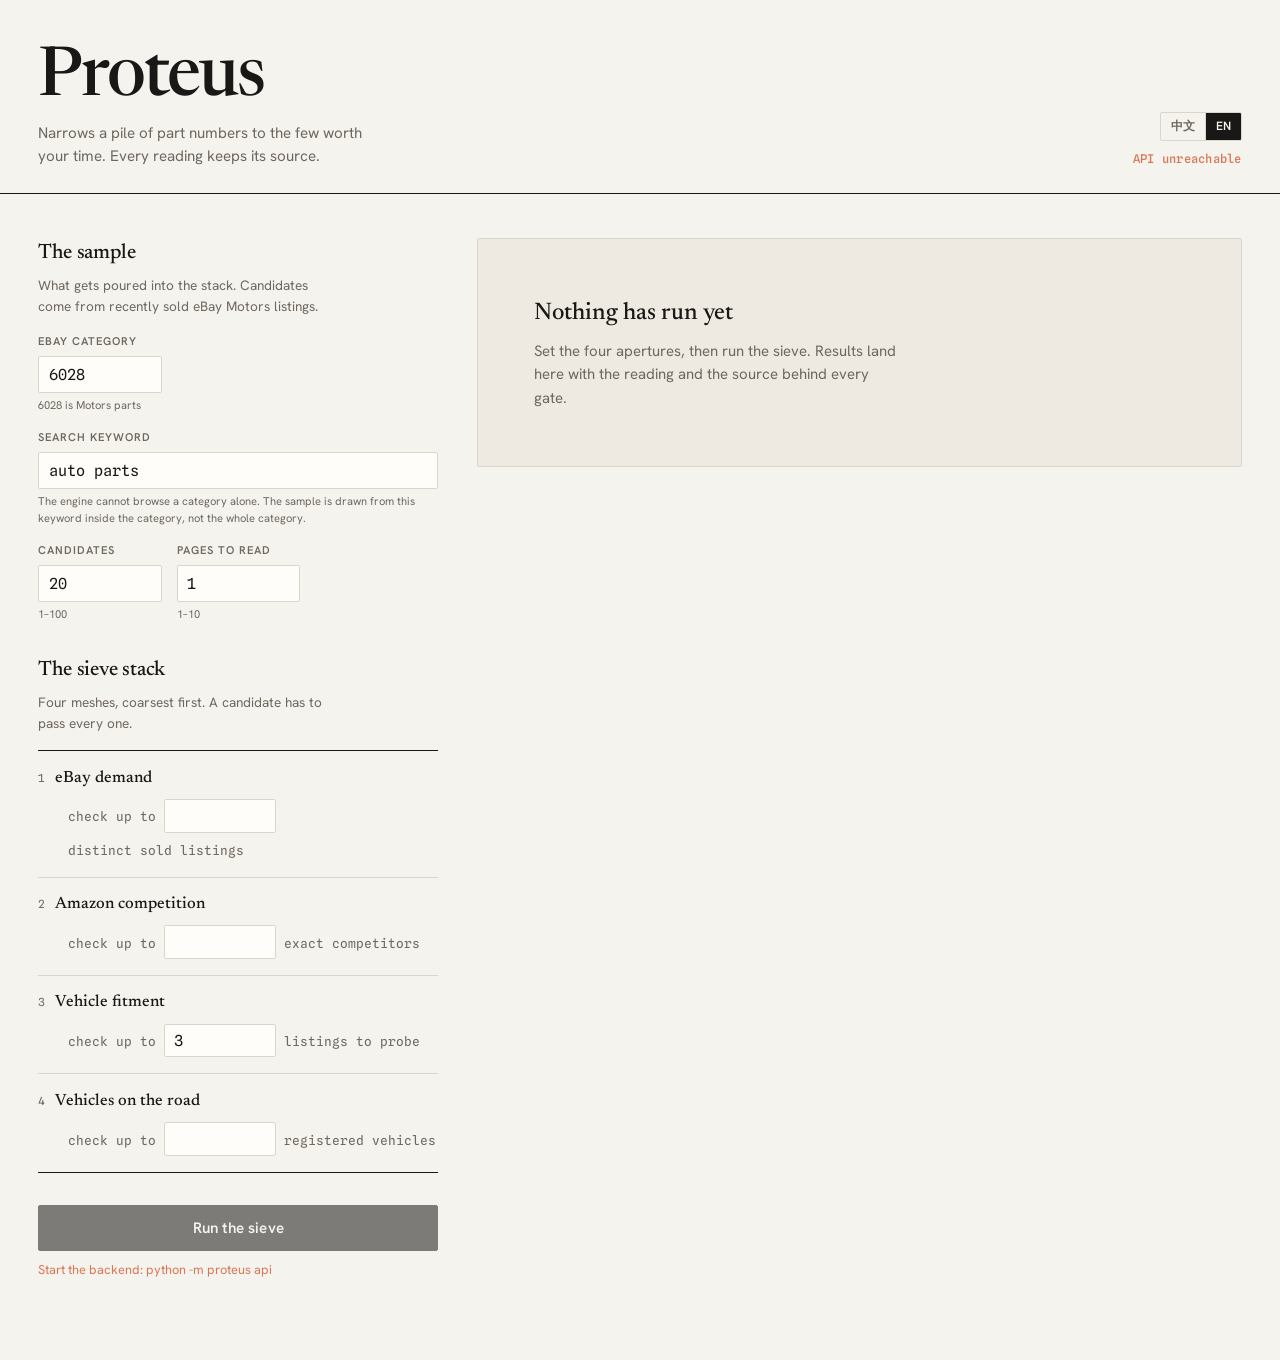
==== web/index.html @ c1e8ddce "feat: surface the discovery keyword in the bench The marketplace engine cannot browse a category wit" ====
<!DOCTYPE html>
<html lang="en">
<head>
<meta charset="utf-8">
<meta name="viewport" content="width=device-width, initial-scale=1">
<title>Proteus</title>
<link rel="preconnect" href="https://fonts.googleapis.com">
<link rel="preconnect" href="https://fonts.gstatic.com" crossorigin>
<link rel="stylesheet" href="https://fonts.googleapis.com/css2?family=Newsreader:ital,opsz,wght@0,6..72,400;0,6..72,500;0,6..72,600;1,6..72,400&family=Hanken+Grotesk:wght@400;500;600&family=Noto+Sans+SC:wght@400;500;600&family=Noto+Serif+SC:wght@500;600&family=Spline+Sans+Mono:wght@400;500&display=swap">
<link rel="stylesheet" href="styles.css">
</head>
<body>

<header class="masthead">
  <div class="masthead__id">
    <span class="wordmark">Proteus</span>
    <p class="thesis" data-i18n="thesis"></p>
  </div>

  <div class="masthead__meta">
    <div class="lang" role="group" id="lang">
      <button class="lang__opt" type="button" data-lang="zh" lang="zh-Hans">中文</button>
      <button class="lang__opt" type="button" data-lang="en" lang="en">EN</button>
    </div>
    <div class="ribbon" id="ribbon" aria-live="polite"></div>
  </div>
</header>

<main class="bench">

  <form class="rail" id="runForm" novalidate>

    <section class="block">
      <h2 class="block__title" data-i18n="sample.title"></h2>
      <p class="block__note" data-i18n="sample.note"></p>
      <div class="fields">
        <label class="field">
          <span class="field__label" data-i18n="field.category"></span>
          <input class="field__input" id="ebay_category_id" name="ebay_category_id"
                 inputmode="numeric" pattern="[0-9]+" value="6028" required>
          <span class="field__hint" data-i18n="field.category.hint"></span>
        </label>
        <label class="field field--wide">
          <span class="field__label" data-i18n="field.keyword"></span>
          <input class="field__input" id="discovery_keyword" name="discovery_keyword"
                 type="text" maxlength="200" value="auto parts" required>
          <span class="field__hint" data-i18n="field.keyword.hint"></span>
        </label>
        <label class="field">
          <span class="field__label" data-i18n="field.candidates"></span>
          <input class="field__input" id="max_candidates" name="max_candidates"
                 type="number" min="1" max="100" value="20" required>
          <span class="field__hint">1–100</span>
        </label>
        <label class="field">
          <span class="field__label" data-i18n="field.pages"></span>
          <input class="field__input" id="discovery_pages" name="discovery_pages"
                 type="number" min="1" max="10" value="1" required>
          <span class="field__hint">1–10</span>
        </label>
      </div>
    </section>

    <section class="block">
      <h2 class="block__title" data-i18n="stack.title"></h2>
      <p class="block__note" data-i18n="stack.note"></p>
      <ol class="stack" id="stack"></ol>
    </section>

    <div class="action">
      <button class="run" id="runButton" type="submit" data-i18n="run"></button>
      <p class="action__note" id="actionNote"></p>
    </div>

  </form>

  <section class="results" id="results" aria-live="polite"></section>

</main>

<script src="i18n.js"></script>
<script src="app.js"></script>
</body>
</html>
---- web/styles.css ----
/* Proteus — sieve stack operator bench
   Palette carries meaning, not decoration:
     clay = REVIEW_REQUIRED (your eyes are needed)
     sage = PASSED
     soft ink = REJECTED (a successful measurement, so it recedes)
   No red anywhere. A rejection saved you money; it is not an alarm. */

:root {
  --paper:    #F5F3EE;
  --well:     #EEEAE1;
  --rule:     #DCD6CA;
  --ink:      #191817;
  --soft:     #6E685E;
  --clay:     #D97757;
  --sage:     #4E6E58;

  --display: "Newsreader", Georgia, serif;
  --body:    "Hanken Grotesk", system-ui, sans-serif;
  --mono:    "Spline Sans Mono", ui-monospace, monospace;

  --gut: clamp(1.5rem, 3vw, 3rem);
}

/* Chinese needs its own faces — the Latin display/body faces carry no Han
   glyphs, so without this the page would silently fall back to a system font
   and lose the typographic voice. Noto Serif/Sans SC are the closest match in
   weight and proportion. */
:root[data-lang="zh"] {
  --display: "Noto Serif SC", "Newsreader", Georgia, serif;
  --body: "Noto Sans SC", "Hanken Grotesk", system-ui, sans-serif;
}

/* Han glyphs have no true italic; a synthesized slant looks broken. Mark the
   caveat with color and leading instead, which it already carries. */
:root[data-lang="zh"] .mesh__caveat { font-style: normal; }

*, *::before, *::after { box-sizing: border-box; }

html { -webkit-text-size-adjust: 100%; }

body {
  margin: 0;
  background: var(--paper);
  color: var(--ink);
  font-family: var(--body);
  font-size: 15px;
  line-height: 1.55;
  -webkit-font-smoothing: antialiased;
}

:focus-visible {
  outline: 2px solid var(--ink);
  outline-offset: 2px;
}

/* ---------- masthead ---------- */

.masthead {
  display: flex;
  flex-wrap: wrap;
  align-items: flex-end;
  justify-content: space-between;
  gap: 1.25rem 2rem;
  padding: clamp(1.75rem, 4vw, 3rem) var(--gut) 1.5rem;
  border-bottom: 1px solid var(--ink);
}

.masthead__id { max-width: 44ch; }

.masthead__meta {
  display: flex;
  flex-direction: column;
  align-items: flex-end;
  gap: 0.6rem;
}

@media (max-width: 40rem) {
  .masthead__meta { align-items: flex-start; }
}

/* Language toggle: a two-position switch, not a dropdown. Both options stay
   visible so the reader can see what they'd be switching to. */
.lang {
  display: inline-flex;
  border: 1px solid var(--rule);
  border-radius: 2px;
  overflow: hidden;
}

.lang__opt {
  appearance: none;
  border: 0;
  background: transparent;
  color: var(--soft);
  font-family: var(--body);
  font-size: 0.75rem;
  font-weight: 600;
  letter-spacing: 0.02em;
  padding: 0.3rem 0.6rem;
  cursor: pointer;
}

.lang__opt + .lang__opt { border-left: 1px solid var(--rule); }

.lang__opt:hover { color: var(--ink); }

.lang__opt[aria-pressed="true"] {
  background: var(--ink);
  color: var(--paper);
  cursor: default;
}

.wordmark {
  display: block;
  font-family: var(--display);
  font-size: clamp(2.6rem, 6vw, 4.25rem);
  font-weight: 500;
  letter-spacing: -0.03em;
  line-height: 0.92;
}

.thesis {
  margin: 0.7rem 0 0;
  max-width: 40ch;
  color: var(--soft);
  font-size: 0.95rem;
}

.ribbon {
  display: flex;
  flex-wrap: wrap;
  gap: 0.4rem 1.25rem;
  align-items: baseline;
  font-family: var(--mono);
  font-size: 0.75rem;
  letter-spacing: 0.02em;
  color: var(--soft);
}

.ribbon__loading { font-style: normal; }

.ribbon__item { white-space: nowrap; }

.ribbon__item b {
  font-weight: 500;
  color: var(--ink);
}

.ribbon__item[data-state="missing"] b { color: var(--clay); }

/* ---------- bench layout ---------- */

.bench {
  display: grid;
  grid-template-columns: minmax(0, 25rem) minmax(0, 1fr);
  align-items: start;
  gap: clamp(1.5rem, 3vw, 3.5rem);
  padding: clamp(1.75rem, 3.5vw, 2.75rem) var(--gut) 5rem;
  max-width: 96rem;
  margin: 0 auto;
}

@media (max-width: 60rem) {
  .bench { grid-template-columns: minmax(0, 1fr); }
}

/* ---------- rail (controls) ---------- */

.rail {
  display: flex;
  flex-direction: column;
  gap: 2rem;
  position: sticky;
  top: 1.5rem;
}

@media (max-width: 60rem) {
  .rail { position: static; }
}

.block__title {
  margin: 0;
  font-family: var(--display);
  font-size: 1.3rem;
  font-weight: 500;
  letter-spacing: -0.01em;
}

.block__note {
  margin: 0.3rem 0 1rem;
  color: var(--soft);
  font-size: 0.85rem;
  max-width: 38ch;
}

.fields {
  display: grid;
  grid-template-columns: repeat(auto-fit, minmax(6.5rem, 1fr));
  gap: 0.9rem;
}

.field { display: block; }

/* The keyword bounds what the sample can contain, so it gets a full row: it
   reads as a stated premise rather than one more number to tune. */
.field--wide { grid-column: 1 / -1; }

.field__label {
  display: block;
  font-size: 0.7rem;
  font-weight: 600;
  letter-spacing: 0.09em;
  text-transform: uppercase;
  color: var(--soft);
}

.field__input {
  width: 100%;
  margin-top: 0.35rem;
  padding: 0.5rem 0.6rem;
  border: 1px solid var(--rule);
  border-radius: 2px;
  background: #FFFDF9;
  color: var(--ink);
  font-family: var(--mono);
  font-size: 0.95rem;
}

.field__input:focus-visible { border-color: var(--ink); }

.field__input[aria-invalid="true"] { border-color: var(--clay); }

.field__hint {
  display: block;
  margin-top: 0.25rem;
  font-size: 0.7rem;
  color: var(--soft);
}

/* ---------- the sieve stack (signature) ---------- */

.stack {
  list-style: none;
  margin: 0;
  padding: 0;
  border-top: 1px solid var(--ink);
}

.mesh {
  padding: 0.9rem 0 1rem;
  border-bottom: 1px solid var(--rule);
}

.mesh:last-child { border-bottom: 1px solid var(--ink); }

.mesh__head {
  display: flex;
  align-items: baseline;
  gap: 0.6rem;
}

/* Aperture number: the stack IS graded, so ordinals carry real information. */
.mesh__grade {
  font-family: var(--mono);
  font-size: 0.7rem;
  color: var(--soft);
  padding-top: 0.15rem;
}

.mesh__name {
  font-family: var(--display);
  font-size: 1.02rem;
  font-weight: 500;
  flex: 1;
}

.mesh__held {
  font-family: var(--mono);
  font-size: 0.78rem;
  color: var(--soft);
  font-variant-numeric: tabular-nums;
}

.mesh__control {
  display: flex;
  align-items: baseline;
  gap: 0.5rem;
  margin: 0.5rem 0 0 1.85rem;
  flex-wrap: wrap;
}

.mesh__op {
  font-family: var(--mono);
  font-size: 0.8rem;
  color: var(--soft);
}

.mesh__input {
  width: 7rem;
  padding: 0.4rem 0.55rem;
  border: 1px solid var(--rule);
  border-radius: 2px;
  background: #FFFDF9;
  color: var(--ink);
  font-family: var(--mono);
  font-size: 0.95rem;
}

.mesh__input:focus-visible { border-color: var(--ink); }

.mesh__input[aria-invalid="true"] { border-color: var(--clay); }

.mesh__fixed {
  font-family: var(--mono);
  font-size: 0.9rem;
  color: var(--ink);
}

.mesh__caveat {
  display: block;
  margin: 0.45rem 0 0 1.85rem;
  font-family: var(--display);
  font-style: italic;
  font-size: 0.85rem;
  color: var(--soft);
  max-width: 40ch;
}

.mesh__caveat--flag { color: var(--clay); }

.mesh__required {
  font-family: var(--mono);
  font-size: 0.7rem;
  color: var(--clay);
}

/* ---------- run ---------- */

.action { display: flex; flex-direction: column; gap: 0.6rem; }

.run {
  appearance: none;
  border: 1px solid var(--ink);
  border-radius: 2px;
  background: var(--ink);
  color: var(--paper);
  font-family: var(--body);
  font-size: 0.95rem;
  font-weight: 600;
  letter-spacing: 0.01em;
  padding: 0.75rem 1.1rem;
  cursor: pointer;
  transition: background 120ms ease, color 120ms ease;
}

.run:hover:not(:disabled) { background: #2E2C29; }

.run:disabled { cursor: progress; opacity: 0.55; }

.action__note {
  margin: 0;
  min-height: 1.2em;
  font-size: 0.8rem;
  color: var(--soft);
}

.action__note[data-tone="flag"] { color: var(--clay); }

/* ---------- results ---------- */

.results { min-width: 0; }

.empty {
  border: 1px solid var(--rule);
  border-radius: 2px;
  background: var(--well);
  padding: clamp(2rem, 5vw, 3.5rem);
}

.empty__title {
  margin: 0;
  font-family: var(--display);
  font-size: 1.5rem;
  font-weight: 500;
}

.empty__body {
  margin: 0.5rem 0 0;
  max-width: 46ch;
  color: var(--soft);
}

.tally {
  display: flex;
  flex-wrap: wrap;
  gap: 0.5rem 2rem;
  align-items: baseline;
  padding-bottom: 0.9rem;
  border-bottom: 1px solid var(--ink);
}

.tally__lead {
  font-family: var(--display);
  font-size: 1.4rem;
  font-weight: 500;
  margin: 0;
  flex: 1;
  min-width: 14rem;
}

.tally__stat {
  font-family: var(--mono);
  font-size: 0.78rem;
  color: var(--soft);
  font-variant-numeric: tabular-nums;
}

.tally__stat b {
  font-weight: 500;
  font-size: 1.1rem;
  color: var(--ink);
  margin-right: 0.3rem;
}

.tally__stat[data-tone="pass"] b { color: var(--sage); }
.tally__stat[data-tone="review"] b { color: var(--clay); }

.notice {
  margin: 1rem 0 0;
  padding: 0.85rem 1rem;
  border: 1px solid var(--rule);
  border-left: 2px solid var(--clay);
  border-radius: 2px;
  background: var(--well);
  font-size: 0.85rem;
}

.notice__title {
  margin: 0 0 0.25rem;
  font-family: var(--display);
  font-size: 1rem;
  font-weight: 500;
}

.notice p { margin: 0; color: var(--soft); }

.notice code {
  font-family: var(--mono);
  font-size: 0.85em;
}

/* candidate rows */

.catch { list-style: none; margin: 0; padding: 0; }

.catch__row {
  border-bottom: 1px solid var(--rule);
  padding: 1.1rem 0;
}

.catch__row[data-decision="REJECTED"] { color: var(--soft); }

.catch__head {
  display: flex;
  flex-wrap: wrap;
  align-items: center;
  gap: 0.6rem 1rem;
}

.catch__pn {
  font-family: var(--mono);
  font-size: 1.05rem;
  font-weight: 500;
  letter-spacing: -0.01em;
  color: var(--ink);
}

.catch__row[data-decision="REJECTED"] .catch__pn { color: var(--soft); }

.verdict {
  font-family: var(--body);
  font-size: 0.7rem;
  font-weight: 600;
  letter-spacing: 0.09em;
  text-transform: uppercase;
  padding: 0.15rem 0.45rem;
  border: 1px solid currentColor;
  border-radius: 2px;
}

.verdict[data-decision="MVP_OPPORTUNITY_CANDIDATE"] { color: var(--sage); }
.verdict[data-decision="REVIEW_REQUIRED"] { color: var(--clay); }
.verdict[data-decision="REJECTED"] { color: var(--soft); }

/* the sieve trace: four bars, one per mesh */

.trace {
  display: flex;
  gap: 3px;
  margin-left: auto;
}

.trace__bar {
  width: 20px;
  height: 15px;
  border: 1px solid var(--rule);
  border-radius: 1px;
}

/* passed: open hatch — material went through */
.trace__bar[data-status="PASSED"] {
  border-color: var(--sage);
  background: repeating-linear-gradient(
    90deg, var(--sage) 0 1px, transparent 1px 4px
  );
}

/* rejected: solid — the mesh held it, a clean measurement */
.trace__bar[data-status="REJECTED"] {
  border-color: var(--soft);
  background: var(--soft);
}

/* review: torn mesh — the sieve could not measure */
.trace__bar[data-status="REVIEW_REQUIRED"] {
  border-color: var(--clay);
  border-style: dashed;
  background: repeating-linear-gradient(
    135deg, var(--clay) 0 1px, transparent 1px 5px
  );
}

/* never reached: absent, not gray. NOT_RUN means no evidence exists. */
.trace__bar[data-status="NOT_RUN"] {
  border-style: dotted;
  border-color: var(--rule);
  background: none;
}

.catch__title {
  margin: 0.4rem 0 0;
  font-size: 0.88rem;
  color: var(--soft);
  max-width: 70ch;
}

.catch__why {
  margin: 0.5rem 0 0;
  font-family: var(--display);
  font-size: 0.95rem;
}

.catch__link {
  font-family: var(--mono);
  font-size: 0.75rem;
  color: var(--ink);
  text-decoration-color: var(--rule);
  text-underline-offset: 2px;
}

.catch__link:hover { text-decoration-color: var(--ink); }

/* readings drawer */

.readings {
  margin-top: 0.7rem;
  border-top: 1px dashed var(--rule);
}

.readings > summary {
  cursor: pointer;
  padding-top: 0.55rem;
  font-family: var(--mono);
  font-size: 0.73rem;
  letter-spacing: 0.03em;
  color: var(--soft);
  list-style: none;
}

.readings > summary::-webkit-details-marker { display: none; }

.readings > summary::before {
  content: "+ ";
  color: var(--ink);
}

.readings[open] > summary::before { content: "– "; }

.readings > summary:hover { color: var(--ink); }

.reading {
  display: grid;
  grid-template-columns: minmax(9rem, 13rem) auto 1fr;
  gap: 0.3rem 0.9rem;
  align-items: baseline;
  padding: 0.5rem 0;
  border-bottom: 1px dotted var(--rule);
  font-size: 0.82rem;
}

.reading:last-child { border-bottom: none; }

.reading__gate {
  font-family: var(--body);
  font-weight: 600;
  font-size: 0.7rem;
  letter-spacing: 0.07em;
  text-transform: uppercase;
  color: var(--soft);
}

.reading__value {
  font-family: var(--mono);
  font-variant-numeric: tabular-nums;
  white-space: nowrap;
}

.reading__value[data-status="PASSED"] { color: var(--sage); }
.reading__value[data-status="REVIEW_REQUIRED"] { color: var(--clay); }
.reading__value[data-status="REJECTED"] { color: var(--soft); }
.reading__value[data-status="NOT_RUN"] { color: var(--rule); }

.reading__why { color: var(--soft); grid-column: 3; }

.reading__src {
  grid-column: 2 / -1;
  font-family: var(--mono);
  font-size: 0.7rem;
  color: var(--soft);
}

@media (max-width: 34rem) {
  .reading { grid-template-columns: 1fr; }
  .reading__why, .reading__src { grid-column: 1; }
}

@media (prefers-reduced-motion: reduce) {
  * { transition-duration: 0.01ms !important; animation-duration: 0.01ms !important; }
}
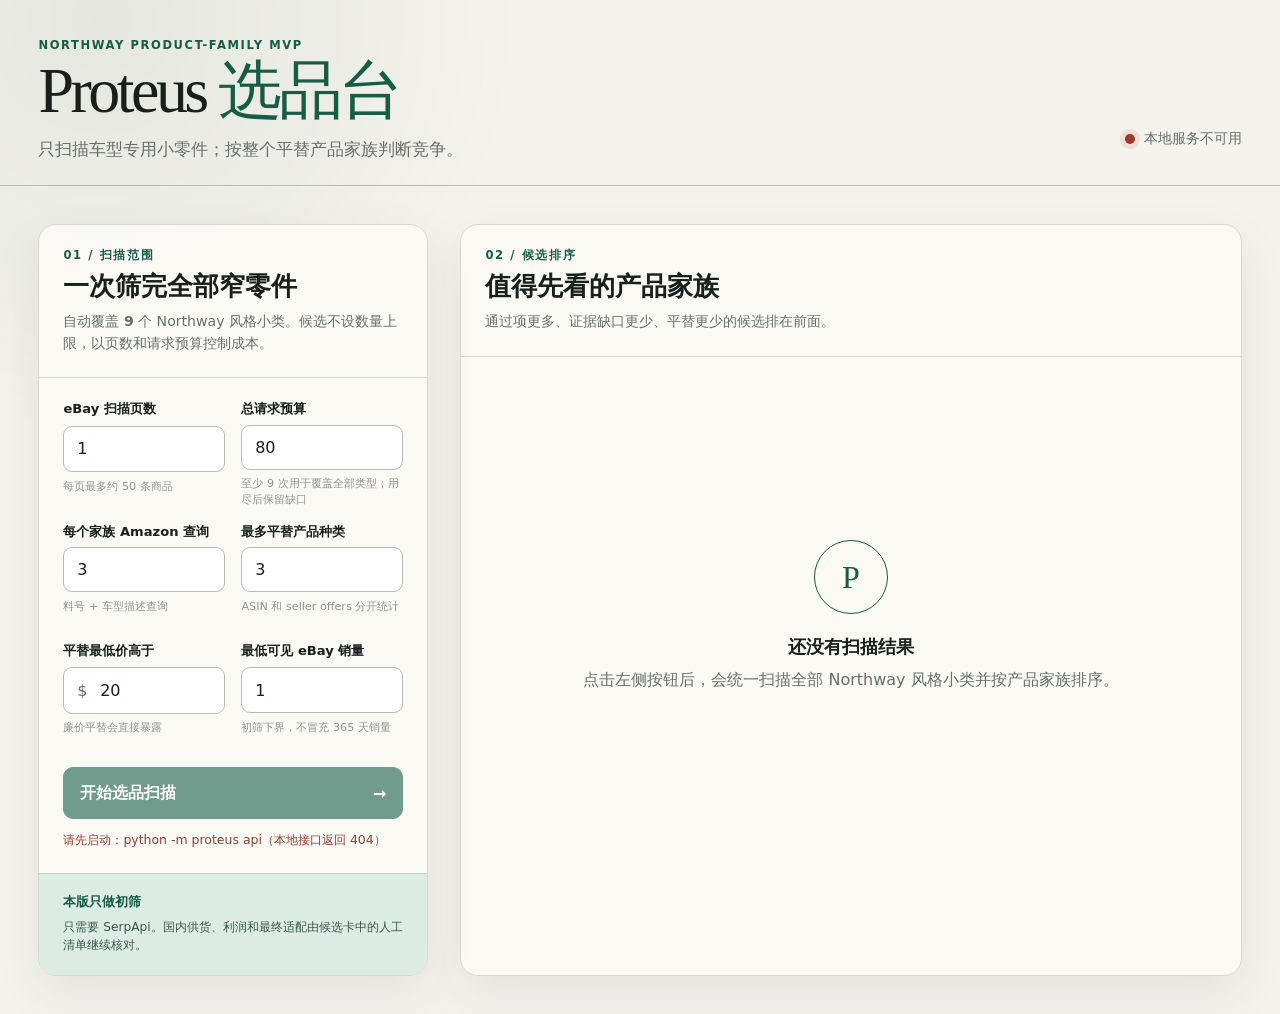
==== commit 4896c68e: "feat: ship Northway product-family screening MVP" ====
--- a/web/index.html
+++ b/web/index.html
@@ -1,84 +1,117 @@
-<!DOCTYPE html>
-<html lang="en">
+<!doctype html>
+<html lang="zh-Hans">
 <head>
-<meta charset="utf-8">
-<meta name="viewport" content="width=device-width, initial-scale=1">
-<title>Proteus</title>
-<link rel="preconnect" href="https://fonts.googleapis.com">
-<link rel="preconnect" href="https://fonts.gstatic.com" crossorigin>
-<link rel="stylesheet" href="https://fonts.googleapis.com/css2?family=Newsreader:ital,opsz,wght@0,6..72,400;0,6..72,500;0,6..72,600;1,6..72,400&family=Hanken+Grotesk:wght@400;500;600&family=Noto+Sans+SC:wght@400;500;600&family=Noto+Serif+SC:wght@500;600&family=Spline+Sans+Mono:wght@400;500&display=swap">
-<link rel="stylesheet" href="styles.css">
+  <meta charset="utf-8">
+  <meta name="viewport" content="width=device-width, initial-scale=1">
+  <meta name="color-scheme" content="light">
+  <title>Proteus · Northway 选品台</title>
+  <link rel="stylesheet" href="northway.css">
 </head>
 <body>
+  <a class="skip-link" href="#results">跳到候选结果</a>
 
-<header class="masthead">
-  <div class="masthead__id">
-    <span class="wordmark">Proteus</span>
-    <p class="thesis" data-i18n="thesis"></p>
-  </div>
+  <header class="masthead">
+    <div>
+      <p class="eyebrow">NORTHWAY PRODUCT-FAMILY MVP</p>
+      <h1>Proteus <span>选品台</span></h1>
+      <p class="masthead__copy">只扫描车型专用小零件；按整个平替产品家族判断竞争。</p>
+    </div>
+    <div class="system-status" id="systemStatus" role="status" aria-live="polite">
+      <span class="status-dot"></span>
+      <span>正在检查本地服务…</span>
+    </div>
+  </header>
 
-  <div class="masthead__meta">
-    <div class="lang" role="group" id="lang">
-      <button class="lang__opt" type="button" data-lang="zh" lang="zh-Hans">中文</button>
-      <button class="lang__opt" type="button" data-lang="en" lang="en">EN</button>
-    </div>
-    <div class="ribbon" id="ribbon" aria-live="polite"></div>
-  </div>
-</header>
+  <main class="workspace">
+    <aside class="control-panel" aria-labelledby="scanTitle">
+      <div class="panel-heading">
+        <p class="step">01 / 扫描范围</p>
+        <h2 id="scanTitle">一次筛完全部窄零件</h2>
+        <p>自动覆盖 <strong id="archetypeCount">9</strong> 个 Northway 风格小类。候选不设数量上限，以页数和请求预算控制成本。</p>
+      </div>
 
-<main class="bench">
+      <form id="runForm" class="scan-form">
+        <label class="field">
+          <span>eBay 扫描页数</span>
+          <input id="discovery_pages" name="discovery_pages" type="number" min="1" max="10" value="1" required>
+          <small>每页最多约 50 条商品</small>
+        </label>
 
-  <form class="rail" id="runForm" novalidate>
+        <label class="field">
+          <span>总请求预算</span>
+          <input id="request_budget" name="request_budget" type="number" min="9" max="500" value="80" required>
+          <small id="budgetHint">至少 9 次用于覆盖全部类型；用尽后保留缺口</small>
+        </label>
 
-    <section class="block">
-      <h2 class="block__title" data-i18n="sample.title"></h2>
-      <p class="block__note" data-i18n="sample.note"></p>
-      <div class="fields">
         <label class="field">
-          <span class="field__label" data-i18n="field.category"></span>
-          <input class="field__input" id="ebay_category_id" name="ebay_category_id"
-                 inputmode="numeric" pattern="[0-9]+" value="6028" required>
-          <span class="field__hint" data-i18n="field.category.hint"></span>
+          <span>每个家族 Amazon 查询</span>
+          <input id="max_amazon_queries_per_family" name="max_amazon_queries_per_family" type="number" min="1" max="5" value="3" required>
+          <small>料号 + 车型描述查询</small>
         </label>
-        <label class="field field--wide">
-          <span class="field__label" data-i18n="field.keyword"></span>
-          <input class="field__input" id="discovery_keyword" name="discovery_keyword"
-                 type="text" maxlength="200" value="auto parts" required>
-          <span class="field__hint" data-i18n="field.keyword.hint"></span>
+
+        <label class="field">
+          <span>最多平替产品种类</span>
+          <input id="max_competitive_products" name="max_competitive_products" type="number" min="0" max="100" value="3" required>
+          <small>ASIN 和 seller offers 分开统计</small>
         </label>
+
         <label class="field">
-          <span class="field__label" data-i18n="field.candidates"></span>
-          <input class="field__input" id="max_candidates" name="max_candidates"
-                 type="number" min="1" max="100" value="20" required>
-          <span class="field__hint">1–100</span>
+          <span>平替最低价高于</span>
+          <div class="money-input"><span>$</span><input id="min_family_price_usd" name="min_family_price_usd" type="number" min="0" step="0.01" value="20" required></div>
+          <small>廉价平替会直接暴露</small>
         </label>
+
         <label class="field">
-          <span class="field__label" data-i18n="field.pages"></span>
-          <input class="field__input" id="discovery_pages" name="discovery_pages"
-                 type="number" min="1" max="10" value="1" required>
-          <span class="field__hint">1–10</span>
+          <span>最低可见 eBay 销量</span>
+          <input id="min_observed_ebay_demand" name="min_observed_ebay_demand" type="number" min="0" value="1" required>
+          <small>初筛下界，不冒充 365 天销量</small>
         </label>
+
+        <button class="primary-action" id="runButton" type="submit">
+          <span>开始选品扫描</span>
+          <span aria-hidden="true">→</span>
+        </button>
+        <p class="form-status" id="formStatus" role="status" aria-live="polite"></p>
+      </form>
+
+      <div class="boundary">
+        <strong>本版只做初筛</strong>
+        <p>只需要 SerpApi。国内供货、利润和最终适配由候选卡中的人工清单继续核对。</p>
+      </div>
+    </aside>
+
+    <section class="result-panel" id="results" aria-labelledby="resultTitle">
+      <div class="result-heading">
+        <div>
+          <p class="step">02 / 候选排序</p>
+          <h2 id="resultTitle">值得先看的产品家族</h2>
+          <p id="resultSubtitle">通过项更多、证据缺口更少、平替更少的候选排在前面。</p>
+        </div>
+        <button class="export-button" id="exportButton" type="button" hidden>下载完整 JSON</button>
+      </div>
+
+      <div class="empty-state" id="emptyState">
+        <span class="empty-state__mark">P</span>
+        <h3>还没有扫描结果</h3>
+        <p>点击左侧按钮后，会统一扫描全部 Northway 风格小类并按产品家族排序。</p>
+      </div>
+
+      <div id="resultContent" hidden>
+        <section class="run-summary" id="runSummary" aria-label="运行摘要"></section>
+        <div class="run-notice" id="runNotice" hidden></div>
+        <nav class="result-filters" id="resultFilters" aria-label="候选状态分类"></nav>
+        <p class="filter-empty" id="filterEmpty" hidden>当前分类没有候选。</p>
+        <ol class="candidate-list" id="candidateList"></ol>
       </div>
     </section>
+  </main>
 
-    <section class="block">
-      <h2 class="block__title" data-i18n="stack.title"></h2>
-      <p class="block__note" data-i18n="stack.note"></p>
-      <ol class="stack" id="stack"></ol>
-    </section>
+  <template id="skeletonTemplate">
+    <div class="skeleton" aria-hidden="true">
+      <span></span><span></span><span></span>
+    </div>
+  </template>
 
-    <div class="action">
-      <button class="run" id="runButton" type="submit" data-i18n="run"></button>
-      <p class="action__note" id="actionNote"></p>
-    </div>
-
-  </form>
-
-  <section class="results" id="results" aria-live="polite"></section>
-
-</main>
-
-<script src="i18n.js"></script>
-<script src="app.js"></script>
+  <script src="northway.js"></script>
 </body>
 </html>
--- a/web/northway.css
+++ b/web/northway.css
@@ -0,0 +1,479 @@
+:root {
+  --ink: #17201d;
+  --muted: #65706b;
+  --soft: #8c9691;
+  --paper: #f4f2ec;
+  --panel: #fbfaf6;
+  --line: #d9d8d0;
+  --line-strong: #b7bbb5;
+  --green: #165c46;
+  --green-soft: #dcebe3;
+  --amber: #8b5a17;
+  --amber-soft: #f4e8cd;
+  --red: #9a3d31;
+  --red-soft: #f1ded9;
+  --blue: #2f5369;
+  --shadow: 0 18px 48px rgba(33, 45, 40, 0.08);
+  --radius: 18px;
+  font-family: Inter, ui-sans-serif, system-ui, -apple-system, BlinkMacSystemFont, "Segoe UI", "Microsoft YaHei", sans-serif;
+  color: var(--ink);
+  background: var(--paper);
+}
+
+* { box-sizing: border-box; }
+
+[hidden] { display: none !important; }
+
+html { min-width: 320px; }
+
+body {
+  margin: 0;
+  min-height: 100vh;
+  background:
+    radial-gradient(circle at 8% 2%, rgba(46, 99, 77, 0.08), transparent 26rem),
+    var(--paper);
+}
+
+button, input, select { font: inherit; }
+
+button, select { cursor: pointer; }
+
+a { color: inherit; }
+
+.skip-link {
+  position: fixed;
+  left: 1rem;
+  top: -5rem;
+  z-index: 10;
+  padding: .7rem 1rem;
+  background: var(--ink);
+  color: white;
+  border-radius: 8px;
+}
+
+.skip-link:focus { top: 1rem; }
+
+:focus-visible {
+  outline: 3px solid #e39d37;
+  outline-offset: 3px;
+}
+
+.masthead {
+  display: flex;
+  align-items: flex-end;
+  justify-content: space-between;
+  gap: 2rem;
+  max-width: 1480px;
+  margin: 0 auto;
+  padding: clamp(1.5rem, 3vw, 3rem) clamp(1rem, 3vw, 3rem) 1.5rem;
+  border-bottom: 1px solid var(--line-strong);
+}
+
+.eyebrow, .step {
+  margin: 0 0 .55rem;
+  color: var(--green);
+  font-size: .72rem;
+  font-weight: 750;
+  letter-spacing: .14em;
+  text-transform: uppercase;
+}
+
+.masthead h1 {
+  margin: 0;
+  font-family: Georgia, "Times New Roman", "Noto Serif SC", serif;
+  font-size: clamp(2.2rem, 5vw, 4.8rem);
+  font-weight: 500;
+  letter-spacing: -.055em;
+  line-height: .95;
+}
+
+.masthead h1 span { color: var(--green); }
+
+.masthead__copy {
+  margin: 1rem 0 0;
+  color: var(--muted);
+  font-size: clamp(.9rem, 1.5vw, 1.05rem);
+}
+
+.system-status {
+  display: flex;
+  align-items: center;
+  gap: .55rem;
+  min-height: 44px;
+  color: var(--muted);
+  font-size: .86rem;
+  white-space: nowrap;
+}
+
+.status-dot {
+  width: .6rem;
+  height: .6rem;
+  border-radius: 50%;
+  background: var(--amber);
+  box-shadow: 0 0 0 5px var(--amber-soft);
+}
+
+.system-status[data-state="ready"] .status-dot {
+  background: var(--green);
+  box-shadow: 0 0 0 5px var(--green-soft);
+}
+
+.system-status[data-state="error"] .status-dot {
+  background: var(--red);
+  box-shadow: 0 0 0 5px var(--red-soft);
+}
+
+.workspace {
+  display: grid;
+  grid-template-columns: minmax(290px, 390px) minmax(0, 1fr);
+  gap: clamp(1rem, 2.5vw, 2.5rem);
+  max-width: 1480px;
+  margin: 0 auto;
+  padding: clamp(1rem, 3vw, 3rem);
+}
+
+.control-panel, .result-panel {
+  background: rgba(251, 250, 246, .9);
+  border: 1px solid var(--line);
+  border-radius: var(--radius);
+  box-shadow: var(--shadow);
+}
+
+.control-panel {
+  align-self: start;
+  position: sticky;
+  top: 1rem;
+  overflow: hidden;
+}
+
+.panel-heading, .result-heading { padding: 1.4rem 1.5rem; }
+
+.panel-heading { border-bottom: 1px solid var(--line); }
+
+.panel-heading h2, .result-heading h2 {
+  margin: 0;
+  font-size: clamp(1.25rem, 2vw, 1.65rem);
+  line-height: 1.15;
+}
+
+.panel-heading p:last-child, .result-heading p:last-child {
+  margin: .65rem 0 0;
+  color: var(--muted);
+  font-size: .88rem;
+  line-height: 1.55;
+}
+
+.scan-form {
+  display: grid;
+  grid-template-columns: 1fr 1fr;
+  gap: 1rem;
+  padding: 1.35rem 1.5rem 1.5rem;
+}
+
+.field { display: grid; gap: .42rem; }
+
+.field--full { grid-column: 1 / -1; }
+
+.field > span {
+  font-size: .82rem;
+  font-weight: 700;
+}
+
+.field small {
+  min-height: 2.4em;
+  color: var(--soft);
+  font-size: .7rem;
+  line-height: 1.35;
+}
+
+.field input, .field select {
+  width: 100%;
+  min-height: 45px;
+  padding: .7rem .8rem;
+  color: var(--ink);
+  background: white;
+  border: 1px solid var(--line-strong);
+  border-radius: 9px;
+}
+
+.field input:hover, .field select:hover { border-color: var(--green); }
+
+.money-input {
+  display: flex;
+  align-items: center;
+  min-height: 45px;
+  background: white;
+  border: 1px solid var(--line-strong);
+  border-radius: 9px;
+  overflow: hidden;
+}
+
+.money-input > span { padding-left: .8rem; color: var(--muted); }
+.money-input input { border: 0; min-width: 0; }
+
+.primary-action {
+  grid-column: 1 / -1;
+  display: flex;
+  align-items: center;
+  justify-content: space-between;
+  min-height: 52px;
+  margin-top: .25rem;
+  padding: .8rem 1rem;
+  color: white;
+  background: var(--green);
+  border: 1px solid var(--green);
+  border-radius: 10px;
+  font-weight: 760;
+  transition: transform 160ms ease, background 160ms ease;
+}
+
+.primary-action:hover:not(:disabled) { background: #104a38; transform: translateY(-1px); }
+.primary-action:active:not(:disabled) { transform: translateY(1px); }
+.primary-action:disabled { cursor: wait; opacity: .6; }
+
+.form-status {
+  grid-column: 1 / -1;
+  min-height: 1.4em;
+  margin: -.25rem 0 0;
+  color: var(--muted);
+  font-size: .78rem;
+  line-height: 1.4;
+}
+
+.form-status[data-state="error"] { color: var(--red); }
+
+.boundary {
+  padding: 1.1rem 1.5rem 1.3rem;
+  background: var(--green-soft);
+  border-top: 1px solid #bfd5c8;
+}
+
+.boundary strong { font-size: .8rem; color: var(--green); }
+.boundary p { margin: .4rem 0 0; color: #38594c; font-size: .76rem; line-height: 1.5; }
+
+.result-panel { min-height: 650px; overflow: hidden; }
+
+.result-heading {
+  display: flex;
+  align-items: flex-end;
+  justify-content: space-between;
+  gap: 1rem;
+  border-bottom: 1px solid var(--line);
+}
+
+.export-button {
+  min-height: 44px;
+  padding: .65rem .9rem;
+  color: var(--green);
+  background: transparent;
+  border: 1px solid var(--green);
+  border-radius: 9px;
+  font-weight: 700;
+}
+
+.export-button:hover { color: white; background: var(--green); }
+
+.empty-state {
+  display: grid;
+  justify-items: center;
+  align-content: center;
+  min-height: 520px;
+  padding: 2rem;
+  text-align: center;
+}
+
+.empty-state__mark {
+  display: grid;
+  place-items: center;
+  width: 74px;
+  height: 74px;
+  color: var(--green);
+  border: 1px solid var(--green);
+  border-radius: 50%;
+  font-family: Georgia, serif;
+  font-size: 2rem;
+}
+
+.empty-state h3 { margin: 1.25rem 0 .5rem; font-size: 1.15rem; }
+.empty-state p { max-width: 34rem; margin: 0; color: var(--muted); line-height: 1.6; }
+
+.run-summary {
+  display: grid;
+  grid-template-columns: repeat(5, 1fr);
+  border-bottom: 1px solid var(--line);
+}
+
+.summary-cell { padding: 1rem 1.2rem; border-right: 1px solid var(--line); }
+.summary-cell:last-child { border-right: 0; }
+.summary-cell b { display: block; font-family: Georgia, serif; font-size: 1.7rem; font-weight: 500; }
+.summary-cell span { color: var(--muted); font-size: .7rem; }
+
+.run-notice {
+  margin: 1rem 1.2rem 0;
+  padding: .8rem 1rem;
+  color: #5f4a24;
+  background: var(--amber-soft);
+  border: 1px solid #dfc48d;
+  border-radius: 9px;
+  font-size: .8rem;
+  line-height: 1.5;
+}
+
+.result-filters {
+  display: flex;
+  flex-wrap: wrap;
+  gap: .55rem;
+  padding: 1rem 1.2rem 0;
+}
+
+.filter-button {
+  min-height: 44px;
+  padding: .55rem .8rem;
+  color: var(--muted);
+  background: white;
+  border: 1px solid var(--line-strong);
+  border-radius: 9px;
+  font-weight: 700;
+}
+
+.filter-button span { color: var(--soft); }
+.filter-button[aria-pressed="true"] { color: white; background: var(--ink); border-color: var(--ink); }
+.filter-button[aria-pressed="true"] span { color: #d7d5cd; }
+
+.filter-empty {
+  margin: 1rem 1.2rem;
+  padding: 1rem;
+  color: var(--muted);
+  background: white;
+  border: 1px dashed var(--line-strong);
+  border-radius: 9px;
+  text-align: center;
+}
+
+.candidate-list {
+  display: grid;
+  gap: 1rem;
+  margin: 0;
+  padding: 1.2rem;
+  list-style: none;
+}
+
+.candidate-card {
+  background: white;
+  border: 1px solid var(--line);
+  border-radius: 14px;
+  overflow: hidden;
+}
+
+.candidate-card[data-decision="REJECTED"] { opacity: .76; }
+
+.candidate-head {
+  display: grid;
+  grid-template-columns: auto 1fr auto;
+  align-items: start;
+  gap: 1rem;
+  padding: 1.1rem 1.2rem;
+}
+
+.rank {
+  display: grid;
+  place-items: center;
+  width: 2.35rem;
+  height: 2.35rem;
+  color: white;
+  background: var(--ink);
+  border-radius: 50%;
+  font-size: .82rem;
+  font-weight: 760;
+}
+
+.candidate-title h3 { margin: 0; font-size: 1.08rem; }
+.candidate-title p { margin: .32rem 0 0; color: var(--muted); font-size: .78rem; line-height: 1.45; }
+
+.verdict {
+  padding: .34rem .58rem;
+  border-radius: 999px;
+  font-size: .68rem;
+  font-weight: 780;
+  white-space: nowrap;
+}
+
+.verdict[data-tone="pass"] { color: var(--green); background: var(--green-soft); }
+.verdict[data-tone="review"] { color: var(--amber); background: var(--amber-soft); }
+.verdict[data-tone="reject"] { color: var(--red); background: var(--red-soft); }
+
+.metric-grid {
+  display: grid;
+  grid-template-columns: repeat(5, 1fr);
+  border-top: 1px solid var(--line);
+  border-bottom: 1px solid var(--line);
+}
+
+.metric { padding: .85rem 1rem; border-right: 1px solid var(--line); }
+.metric:last-child { border-right: 0; }
+.metric b { display: block; font-size: 1.05rem; }
+.metric span { display: block; margin-top: .25rem; color: var(--muted); font-size: .66rem; }
+
+.stage-strip { display: flex; flex-wrap: wrap; gap: .45rem; padding: .85rem 1.2rem; }
+.stage-pill { padding: .3rem .5rem; border: 1px solid var(--line); border-radius: 6px; font-size: .66rem; }
+.stage-pill[data-status="PASSED"] { color: var(--green); border-color: #9cc4ad; }
+.stage-pill[data-status="REJECTED"] { color: var(--red); border-color: #dca99f; }
+.stage-pill[data-status="REVIEW_REQUIRED"] { color: var(--amber); border-color: #d9bc7c; }
+
+.card-details { border-top: 1px solid var(--line); }
+.card-details summary { min-height: 44px; padding: .78rem 1.2rem; color: var(--blue); cursor: pointer; font-size: .76rem; font-weight: 700; }
+.detail-body { display: grid; gap: 1rem; padding: 0 1.2rem 1.15rem; }
+
+.detail-section h4 { margin: 0 0 .45rem; font-size: .74rem; }
+.detail-section p, .detail-section li { color: var(--muted); font-size: .72rem; line-height: 1.5; }
+.detail-section ul { margin: 0; padding-left: 1.1rem; }
+.detail-section code { overflow-wrap: anywhere; color: var(--ink); }
+
+.source-links { display: flex; flex-wrap: wrap; gap: .5rem; }
+.source-links a { padding: .35rem .5rem; color: var(--blue); border: 1px solid #bfd0da; border-radius: 6px; font-size: .7rem; text-decoration: none; }
+.source-links a:hover { background: #e8f0f4; }
+
+.manual-check {
+  display: grid;
+  grid-template-columns: repeat(3, 1fr);
+  gap: .55rem;
+  padding: .8rem 1.2rem 1.1rem;
+  border-top: 1px dashed var(--line);
+}
+
+.manual-check span { color: var(--muted); font-size: .68rem; }
+.manual-check span::before { content: "□"; margin-right: .35rem; color: var(--green); }
+
+.skeleton { display: grid; gap: 1rem; padding: 1.5rem; }
+.skeleton span { height: 7rem; border-radius: 12px; background: linear-gradient(90deg, #eceae3, #f8f7f3, #eceae3); background-size: 200% 100%; animation: pulse 1.3s linear infinite; }
+
+@keyframes pulse { to { background-position: -200% 0; } }
+
+@media (max-width: 980px) {
+  .workspace { grid-template-columns: 1fr; }
+  .control-panel { position: static; }
+  .result-panel { min-height: 500px; }
+}
+
+@media (max-width: 680px) {
+  .masthead { align-items: flex-start; flex-direction: column; gap: 1rem; }
+  .workspace { padding: .8rem; }
+  .scan-form { grid-template-columns: 1fr; }
+  .field--full, .primary-action, .form-status { grid-column: 1; }
+  .result-heading { align-items: flex-start; flex-direction: column; }
+  .run-summary { grid-template-columns: repeat(2, 1fr); }
+  .summary-cell { border-bottom: 1px solid var(--line); }
+  .candidate-head { grid-template-columns: auto 1fr; }
+  .verdict { grid-column: 2; justify-self: start; }
+  .metric-grid { grid-template-columns: repeat(2, 1fr); }
+  .metric { border-bottom: 1px solid var(--line); }
+  .manual-check { grid-template-columns: 1fr; }
+}
+
+@media (prefers-reduced-motion: reduce) {
+  *, *::before, *::after {
+    animation-duration: .01ms !important;
+    animation-iteration-count: 1 !important;
+    transition-duration: .01ms !important;
+  }
+}
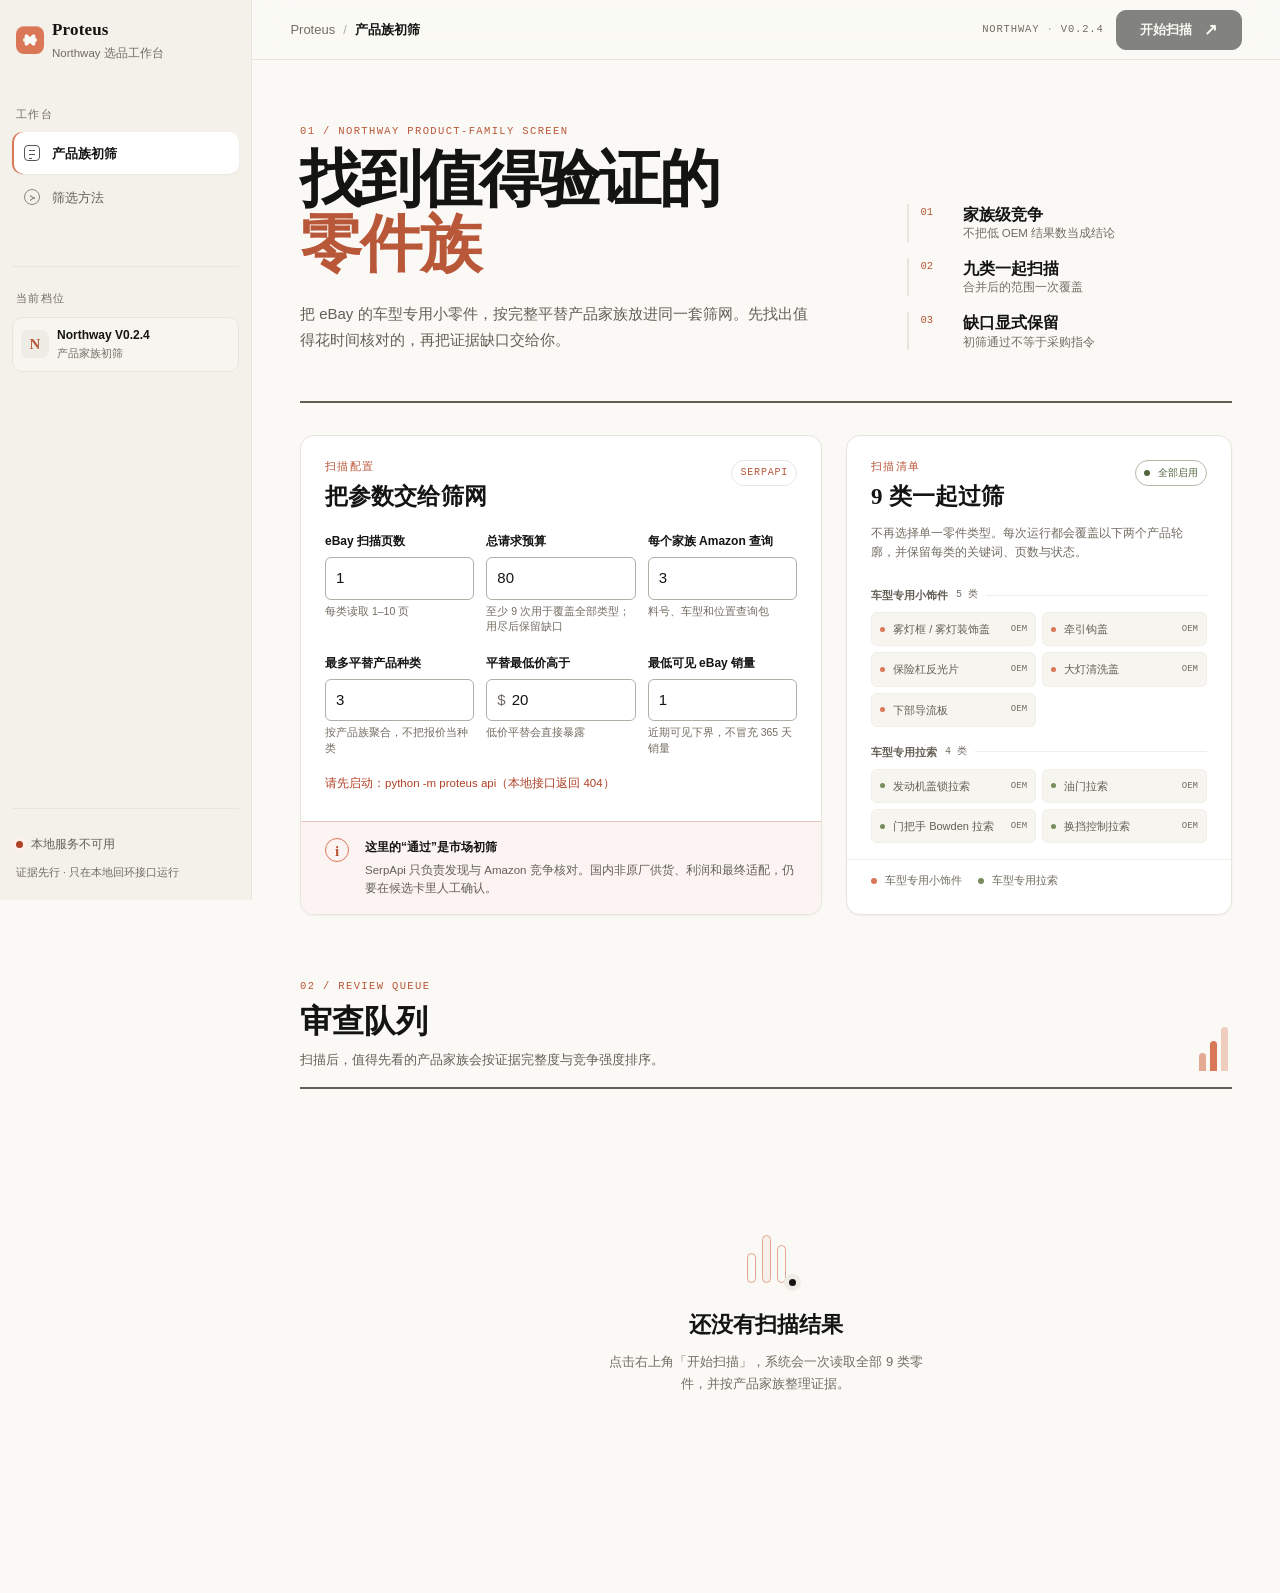
==== commit 802463f6: "feat: redesign northway operator workbench" ====
--- a/web/index.html
+++ b/web/index.html
@@ -3,112 +3,238 @@
 <head>
   <meta charset="utf-8">
   <meta name="viewport" content="width=device-width, initial-scale=1">
-  <meta name="color-scheme" content="light">
-  <title>Proteus · Northway 选品台</title>
+  <meta name="color-scheme" content="light dark">
+  <meta name="theme-color" content="#faf9f5">
+  <title>Proteus — 选品工作台</title>
   <link rel="stylesheet" href="northway.css">
 </head>
 <body>
-  <a class="skip-link" href="#results">跳到候选结果</a>
-
-  <header class="masthead">
-    <div>
-      <p class="eyebrow">NORTHWAY PRODUCT-FAMILY MVP</p>
-      <h1>Proteus <span>选品台</span></h1>
-      <p class="masthead__copy">只扫描车型专用小零件；按整个平替产品家族判断竞争。</p>
+  <a class="skip-link" href="#mainContent">跳到主要内容</a>
+
+  <div class="app-shell">
+    <aside class="sidebar" aria-label="Proteus 导航">
+      <div class="brand">
+        <span class="brand-mark" aria-hidden="true"><span></span></span>
+        <span class="brand__titles">
+          <span class="brand__title">Proteus</span>
+          <span class="brand__subtitle">Northway 选品工作台</span>
+        </span>
+      </div>
+
+      <div class="side-nav-group">
+        <p class="side-label">工作台</p>
+        <nav class="side-nav" aria-label="工作台视图">
+          <a class="side-nav__item side-nav__item--active" href="#scan" aria-current="page">
+            <span class="nav-icon nav-icon--scan" aria-hidden="true"></span>
+            <span>产品族初筛</span>
+          </a>
+          <a class="side-nav__item" href="#method">
+            <span class="nav-icon nav-icon--method" aria-hidden="true"></span>
+            <span>筛选方法</span>
+          </a>
+        </nav>
+      </div>
+
+      <div class="sidebar__context">
+        <p class="side-label">当前档位</p>
+        <div class="profile-card">
+          <span class="profile-card__mark" aria-hidden="true">N</span>
+          <span>
+            <strong>Northway V0.2.4</strong>
+            <small>产品家族初筛</small>
+          </span>
+        </div>
+      </div>
+
+      <div class="sidebar__foot">
+        <div class="system-status" id="systemStatus" role="status" aria-live="polite">
+          <span class="status-dot" aria-hidden="true"></span>
+          <span class="system-status__label">正在检查本地服务…</span>
+        </div>
+        <p class="sidebar__note">证据先行 · 只在本地回环接口运行</p>
+      </div>
+    </aside>
+
+    <div class="main-shell">
+      <header class="app-bar">
+        <div class="app-bar__crumb" aria-label="当前位置">
+          <span>Proteus</span>
+          <span class="app-bar__slash" aria-hidden="true">/</span>
+          <strong>产品族初筛</strong>
+        </div>
+        <span class="app-bar__spacer"></span>
+        <div class="app-bar__meta">NORTHWAY <span>·</span> V0.2.4</div>
+        <button class="button button--quiet" id="exportButton" type="button" hidden>
+          <span>下载完整 JSON</span>
+          <span class="button__arrow" aria-hidden="true">↓</span>
+        </button>
+        <button class="button button--primary" id="runButton" type="submit" form="runForm" disabled>
+          <span class="button__label">开始扫描</span>
+          <span class="button__arrow" aria-hidden="true">↗</span>
+        </button>
+      </header>
+
+      <main class="page" id="mainContent">
+        <section class="hero" id="scan" aria-labelledby="pageTitle">
+          <div class="hero__copy">
+            <p class="eyebrow">01 / Northway product-family screen</p>
+            <h1 id="pageTitle">找到值得验证的<br><em>零件族</em></h1>
+            <p class="hero__lede">把 eBay 的车型专用小零件，按完整平替产品家族放进同一套筛网。先找出值得花时间核对的，再把证据缺口交给你。</p>
+          </div>
+          <div class="hero__principles" aria-label="筛选原则">
+            <div class="principle">
+              <span class="principle__index">01</span>
+              <span class="principle__label">家族级竞争</span>
+              <small>不把低 OEM 结果数当成结论</small>
+            </div>
+            <div class="principle">
+              <span class="principle__index">02</span>
+              <span class="principle__label">九类一起扫描</span>
+              <small>合并后的范围一次覆盖</small>
+            </div>
+            <div class="principle">
+              <span class="principle__index">03</span>
+              <span class="principle__label">缺口显式保留</span>
+              <small>初筛通过不等于采购指令</small>
+            </div>
+          </div>
+        </section>
+
+        <section class="setup-grid" aria-label="扫描设置">
+          <section class="surface setup-card" aria-labelledby="scanTitle">
+            <div class="section-head section-head--tight">
+              <div>
+                <p class="eyebrow">扫描配置</p>
+                <h2 id="scanTitle">把参数交给筛网</h2>
+              </div>
+              <span class="section-tag">SERPAPI</span>
+            </div>
+
+            <form id="runForm" class="scan-form">
+              <label class="field">
+                <span>eBay 扫描页数</span>
+                <input id="discovery_pages" name="discovery_pages" type="number" min="1" max="10" value="1" required>
+                <small>每类读取 1–10 页</small>
+              </label>
+
+              <label class="field">
+                <span>总请求预算</span>
+                <input id="request_budget" name="request_budget" type="number" min="9" max="500" value="80" required>
+                <small id="budgetHint">至少 9 次用于覆盖全部类型；用尽后保留缺口</small>
+              </label>
+
+              <label class="field">
+                <span>每个家族 Amazon 查询</span>
+                <input id="max_amazon_queries_per_family" name="max_amazon_queries_per_family" type="number" min="1" max="5" value="3" required>
+                <small>料号、车型和位置查询包</small>
+              </label>
+
+              <label class="field">
+                <span>最多平替产品种类</span>
+                <input id="max_competitive_products" name="max_competitive_products" type="number" min="0" max="100" value="3" required>
+                <small>按产品族聚合，不把报价当种类</small>
+              </label>
+
+              <label class="field">
+                <span>平替最低价高于</span>
+                <span class="input-with-prefix"><span aria-hidden="true">$</span><input id="min_family_price_usd" name="min_family_price_usd" type="number" min="0" step="0.01" value="20" required></span>
+                <small>低价平替会直接暴露</small>
+              </label>
+
+              <label class="field">
+                <span>最低可见 eBay 销量</span>
+                <input id="min_observed_ebay_demand" name="min_observed_ebay_demand" type="number" min="0" value="1" required>
+                <small>近期可见下界，不冒充 365 天销量</small>
+              </label>
+
+              <p class="form-status" id="formStatus" role="status" aria-live="polite"></p>
+            </form>
+
+            <div class="boundary-note" id="method">
+              <span class="boundary-note__icon" aria-hidden="true">i</span>
+              <div>
+                <strong>这里的“通过”是市场初筛</strong>
+                <p>SerpApi 只负责发现与 Amazon 竞争核对。国内非原厂供货、利润和最终适配，仍要在候选卡里人工确认。</p>
+              </div>
+            </div>
+          </section>
+
+          <section class="surface scope-card" aria-labelledby="scopeTitle">
+            <div class="section-head section-head--tight">
+              <div>
+                <p class="eyebrow">扫描清单</p>
+                <h2 id="scopeTitle"><span id="archetypeCount">9</span> 类一起过筛</h2>
+              </div>
+              <span class="scope-status"><span class="scope-status__dot" aria-hidden="true"></span>全部启用</span>
+            </div>
+            <p class="section-copy">不再选择单一零件类型。每次运行都会覆盖以下两个产品轮廓，并保留每类的关键词、页数与状态。</p>
+            <div class="scope-list" id="scopeList" aria-label="Northway 扫描类型">
+              <div class="scope-loading">正在加载扫描清单…</div>
+            </div>
+            <div class="scope-footer">
+              <span><span class="legend-dot legend-dot--trim" aria-hidden="true"></span>车型专用小饰件</span>
+              <span><span class="legend-dot legend-dot--cable" aria-hidden="true"></span>车型专用拉索</span>
+            </div>
+          </section>
+        </section>
+
+        <section class="results-section" id="results" aria-labelledby="resultTitle">
+          <div class="result-heading">
+            <div>
+              <p class="eyebrow">02 / Review queue</p>
+              <h2 id="resultTitle">审查队列</h2>
+              <p id="resultSubtitle">扫描后，值得先看的产品家族会按证据完整度与竞争强度排序。</p>
+            </div>
+            <div class="result-heading__mark" aria-hidden="true">
+              <span></span><span></span><span></span>
+            </div>
+          </div>
+
+          <div class="empty-state" id="emptyState">
+            <div class="empty-state__diagram" aria-hidden="true">
+              <span></span><span></span><span></span><i></i>
+            </div>
+            <h3>还没有扫描结果</h3>
+            <p>点击右上角「开始扫描」，系统会一次读取全部 <span id="emptyArchetypeCount">9</span> 类零件，并按产品家族整理证据。</p>
+          </div>
+
+          <div id="resultContent" hidden>
+            <section class="run-summary" id="runSummary" aria-label="运行摘要"></section>
+
+            <div class="run-notice" id="runNotice" role="status" aria-live="polite" hidden></div>
+
+            <section class="coverage-section" aria-labelledby="coverageTitle">
+              <div class="subsection-head">
+                <div>
+                  <h3 id="coverageTitle">扫描覆盖</h3>
+                  <p>九类查询各自保留状态，零结果不再和 provider 失败混在一起。</p>
+                </div>
+                <span class="subsection-meta" id="coverageMeta"></span>
+              </div>
+              <div class="coverage-list" id="coverageList"></div>
+            </section>
+
+            <div class="queue-heading">
+              <div>
+                <h3>候选产品族</h3>
+                <p>默认隐藏明确淘汰项；完整 JSON 仍包含所有报告。</p>
+              </div>
+              <nav class="result-filters" id="resultFilters" aria-label="候选状态分类"></nav>
+            </div>
+            <p class="filter-empty" id="filterEmpty" hidden>当前分类没有候选。</p>
+            <ol class="candidate-list" id="candidateList"></ol>
+          </div>
+        </section>
+      </main>
     </div>
-    <div class="system-status" id="systemStatus" role="status" aria-live="polite">
-      <span class="status-dot"></span>
-      <span>正在检查本地服务…</span>
-    </div>
-  </header>
-
-  <main class="workspace">
-    <aside class="control-panel" aria-labelledby="scanTitle">
-      <div class="panel-heading">
-        <p class="step">01 / 扫描范围</p>
-        <h2 id="scanTitle">一次筛完全部窄零件</h2>
-        <p>自动覆盖 <strong id="archetypeCount">9</strong> 个 Northway 风格小类。候选不设数量上限，以页数和请求预算控制成本。</p>
-      </div>
-
-      <form id="runForm" class="scan-form">
-        <label class="field">
-          <span>eBay 扫描页数</span>
-          <input id="discovery_pages" name="discovery_pages" type="number" min="1" max="10" value="1" required>
-          <small>每页最多约 50 条商品</small>
-        </label>
-
-        <label class="field">
-          <span>总请求预算</span>
-          <input id="request_budget" name="request_budget" type="number" min="9" max="500" value="80" required>
-          <small id="budgetHint">至少 9 次用于覆盖全部类型；用尽后保留缺口</small>
-        </label>
-
-        <label class="field">
-          <span>每个家族 Amazon 查询</span>
-          <input id="max_amazon_queries_per_family" name="max_amazon_queries_per_family" type="number" min="1" max="5" value="3" required>
-          <small>料号 + 车型描述查询</small>
-        </label>
-
-        <label class="field">
-          <span>最多平替产品种类</span>
-          <input id="max_competitive_products" name="max_competitive_products" type="number" min="0" max="100" value="3" required>
-          <small>ASIN 和 seller offers 分开统计</small>
-        </label>
-
-        <label class="field">
-          <span>平替最低价高于</span>
-          <div class="money-input"><span>$</span><input id="min_family_price_usd" name="min_family_price_usd" type="number" min="0" step="0.01" value="20" required></div>
-          <small>廉价平替会直接暴露</small>
-        </label>
-
-        <label class="field">
-          <span>最低可见 eBay 销量</span>
-          <input id="min_observed_ebay_demand" name="min_observed_ebay_demand" type="number" min="0" value="1" required>
-          <small>初筛下界，不冒充 365 天销量</small>
-        </label>
-
-        <button class="primary-action" id="runButton" type="submit">
-          <span>开始选品扫描</span>
-          <span aria-hidden="true">→</span>
-        </button>
-        <p class="form-status" id="formStatus" role="status" aria-live="polite"></p>
-      </form>
-
-      <div class="boundary">
-        <strong>本版只做初筛</strong>
-        <p>只需要 SerpApi。国内供货、利润和最终适配由候选卡中的人工清单继续核对。</p>
-      </div>
-    </aside>
-
-    <section class="result-panel" id="results" aria-labelledby="resultTitle">
-      <div class="result-heading">
-        <div>
-          <p class="step">02 / 候选排序</p>
-          <h2 id="resultTitle">值得先看的产品家族</h2>
-          <p id="resultSubtitle">通过项更多、证据缺口更少、平替更少的候选排在前面。</p>
-        </div>
-        <button class="export-button" id="exportButton" type="button" hidden>下载完整 JSON</button>
-      </div>
-
-      <div class="empty-state" id="emptyState">
-        <span class="empty-state__mark">P</span>
-        <h3>还没有扫描结果</h3>
-        <p>点击左侧按钮后，会统一扫描全部 Northway 风格小类并按产品家族排序。</p>
-      </div>
-
-      <div id="resultContent" hidden>
-        <section class="run-summary" id="runSummary" aria-label="运行摘要"></section>
-        <div class="run-notice" id="runNotice" hidden></div>
-        <nav class="result-filters" id="resultFilters" aria-label="候选状态分类"></nav>
-        <p class="filter-empty" id="filterEmpty" hidden>当前分类没有候选。</p>
-        <ol class="candidate-list" id="candidateList"></ol>
-      </div>
-    </section>
-  </main>
+  </div>
 
   <template id="skeletonTemplate">
-    <div class="skeleton" aria-hidden="true">
-      <span></span><span></span><span></span>
+    <div class="loading-state" aria-hidden="true">
+      <div class="loading-state__line loading-state__line--short"></div>
+      <div class="loading-state__line"></div>
+      <div class="loading-state__metrics"><span></span><span></span><span></span><span></span></div>
+      <div class="loading-state__block"></div>
     </div>
   </template>
 
--- a/web/northway.css
+++ b/web/northway.css
@@ -1,476 +1,1752 @@
 :root {
-  --ink: #17201d;
-  --muted: #65706b;
-  --soft: #8c9691;
-  --paper: #f4f2ec;
-  --panel: #fbfaf6;
-  --line: #d9d8d0;
-  --line-strong: #b7bbb5;
-  --green: #165c46;
-  --green-soft: #dcebe3;
-  --amber: #8b5a17;
-  --amber-soft: #f4e8cd;
-  --red: #9a3d31;
-  --red-soft: #f1ded9;
-  --blue: #2f5369;
-  --shadow: 0 18px 48px rgba(33, 45, 40, 0.08);
-  --radius: 18px;
-  font-family: Inter, ui-sans-serif, system-ui, -apple-system, BlinkMacSystemFont, "Segoe UI", "Microsoft YaHei", sans-serif;
-  color: var(--ink);
+  color-scheme: light dark;
+
+  --ink: #141413;
+  --paper: #faf9f5;
+  --surface: #ffffff;
+  --surface-low: #f7f5ef;
+  --surface-container: #f3f1e9;
+  --surface-high: #eeece4;
+  --clay: #d97757;
+  --clay-deep: #b95739;
+  --sage: #788c5d;
+  --blue: #6a9bcc;
+
+  --text: #141413;
+  --text-variant: #635f55;
+  --text-muted: #726d62;
+  --outline: #b0aea5;
+  --outline-variant: #e8e6dc;
+  --outline-soft: #f0eee6;
+
+  --pass: #52663e;
+  --pass-soft: #f0f3ea;
+  --review: #815d18;
+  --review-soft: #faf4e4;
+  --reject: #b04026;
+  --reject-soft: #fdf0ea;
+  --neutral-soft: #f4f2ea;
+
+  --serif: "Songti SC", "Source Han Serif SC", "Noto Serif SC", Georgia, "Times New Roman", serif;
+  --sans: -apple-system, BlinkMacSystemFont, "Segoe UI", "PingFang SC", "Hiragino Sans GB", "Microsoft YaHei", sans-serif;
+  --mono: ui-monospace, SFMono-Regular, "SF Mono", Consolas, "Liberation Mono", monospace;
+
+  --space-1: 4px;
+  --space-2: 8px;
+  --space-3: 12px;
+  --space-4: 16px;
+  --space-5: 24px;
+  --space-6: 32px;
+  --space-7: 48px;
+  --space-8: 64px;
+
+  --radius-sm: 6px;
+  --radius: 10px;
+  --radius-lg: 14px;
+  --shadow-1: 0 1px 2px rgba(20, 20, 19, .05);
+  --shadow-2: 0 2px 8px rgba(20, 20, 19, .07), 0 1px 2px rgba(20, 20, 19, .04);
+  --shadow-3: 0 16px 40px rgba(20, 20, 19, .12), 0 2px 8px rgba(20, 20, 19, .06);
+  --ease: 160ms cubic-bezier(.4, 0, .2, 1);
+  --sidebar-width: 252px;
+  --page-max: 1320px;
+  font-family: var(--sans);
+}
+
+@media (prefers-color-scheme: dark) {
+  :root {
+    --ink: #f5f4ef;
+    --paper: #1a1917;
+    --surface: #24231f;
+    --surface-low: #1c1b19;
+    --surface-container: #201f1c;
+    --surface-high: #2a2925;
+    --clay: #e0916f;
+    --clay-deep: #f0a081;
+    --sage: #a0bc7d;
+    --blue: #8eb7e0;
+    --text: #f5f4ef;
+    --text-variant: #bcb8ad;
+    --text-muted: #9d988c;
+    --outline: #6a665d;
+    --outline-variant: #37352f;
+    --outline-soft: #2a2925;
+    --pass: #a0bc7d;
+    --pass-soft: #222a1b;
+    --review: #d6a94a;
+    --review-soft: #322916;
+    --reject: #e8896a;
+    --reject-soft: #38221a;
+    --neutral-soft: #2a2925;
+    --shadow-1: 0 1px 2px rgba(0, 0, 0, .3);
+    --shadow-2: 0 2px 8px rgba(0, 0, 0, .34);
+    --shadow-3: 0 16px 40px rgba(0, 0, 0, .5);
+  }
+}
+
+* { box-sizing: border-box; }
+
+[hidden] { display: none !important; }
+
+html {
+  min-width: 320px;
+  scroll-behavior: smooth;
+}
+
+body {
+  min-height: 100vh;
+  margin: 0;
   background: var(--paper);
-}
-
-* { box-sizing: border-box; }
-
-[hidden] { display: none !important; }
-
-html { min-width: 320px; }
-
-body {
-  margin: 0;
-  min-height: 100vh;
-  background:
-    radial-gradient(circle at 8% 2%, rgba(46, 99, 77, 0.08), transparent 26rem),
-    var(--paper);
-}
-
-button, input, select { font: inherit; }
-
-button, select { cursor: pointer; }
+  color: var(--text);
+  font: 15px/1.65 var(--sans);
+  font-variant-numeric: tabular-nums;
+  -webkit-font-smoothing: antialiased;
+  text-rendering: optimizeLegibility;
+}
+
+button, input { font: inherit; }
+
+button { cursor: pointer; }
+
+button:disabled { cursor: wait; }
 
 a { color: inherit; }
+
+:focus-visible {
+  outline: 3px solid var(--clay);
+  outline-offset: 3px;
+}
 
 .skip-link {
   position: fixed;
-  left: 1rem;
   top: -5rem;
-  z-index: 10;
-  padding: .7rem 1rem;
+  left: var(--space-4);
+  z-index: 20;
+  padding: 10px 14px;
+  border-radius: var(--radius-sm);
   background: var(--ink);
-  color: white;
+  color: var(--paper);
+}
+
+.skip-link:focus { top: var(--space-4); }
+
+/* App shell */
+
+.app-shell {
+  display: grid;
+  grid-template-columns: var(--sidebar-width) minmax(0, 1fr);
+  min-height: 100vh;
+}
+
+.sidebar {
+  position: sticky;
+  top: 0;
+  display: flex;
+  flex-direction: column;
+  align-self: start;
+  height: 100vh;
+  padding: var(--space-3);
+  overflow-y: auto;
+  background: var(--surface-container);
+  border-right: 1px solid var(--outline-variant);
+}
+
+.brand {
+  display: flex;
+  align-items: center;
+  gap: var(--space-2);
+  padding: var(--space-1) var(--space-1) var(--space-6);
+}
+
+.brand-mark {
+  position: relative;
+  display: grid;
+  flex: none;
+  place-items: center;
+  width: 28px;
+  height: 28px;
   border-radius: 8px;
-}
-
-.skip-link:focus { top: 1rem; }
-
-:focus-visible {
-  outline: 3px solid #e39d37;
-  outline-offset: 3px;
-}
-
-.masthead {
+  background: var(--clay);
+  box-shadow: inset 0 1px 0 rgba(255, 255, 255, .3);
+}
+
+.brand-mark::before,
+.brand-mark::after,
+.brand-mark span {
+  position: absolute;
+  display: block;
+  width: 4px;
+  height: 14px;
+  border-radius: 999px;
+  background: var(--paper);
+  content: "";
+  transform: rotate(45deg);
+}
+
+.brand-mark::before { transform: rotate(-45deg); }
+.brand-mark::after { width: 14px; height: 4px; transform: none; }
+
+.brand__titles {
+  display: flex;
+  min-width: 0;
+  flex-direction: column;
+}
+
+.brand__title {
+  font-family: var(--serif);
+  font-size: 17px;
+  font-weight: 600;
+  letter-spacing: .01em;
+}
+
+.brand__subtitle {
+  overflow: hidden;
+  color: var(--text-muted);
+  font-size: 11.5px;
+  text-overflow: ellipsis;
+  white-space: nowrap;
+}
+
+.side-nav-group { margin-top: var(--space-3); }
+
+.side-label {
+  margin: 0 0 var(--space-2);
+  padding: 0 var(--space-1);
+  color: var(--text-muted);
+  font-family: var(--mono);
+  font-size: 10.5px;
+  letter-spacing: .14em;
+  text-transform: uppercase;
+}
+
+.side-nav {
+  display: flex;
+  flex-direction: column;
+  gap: 2px;
+}
+
+.side-nav__item {
+  display: flex;
+  align-items: center;
+  gap: var(--space-3);
+  min-height: 42px;
+  padding: 0 var(--space-3);
+  border-radius: var(--radius);
+  color: var(--text-variant);
+  font-size: 13px;
+  text-decoration: none;
+  transition: color var(--ease), background var(--ease), box-shadow var(--ease);
+}
+
+.side-nav__item:hover {
+  background: color-mix(in srgb, var(--text) 5%, transparent);
+  color: var(--text);
+}
+
+.side-nav__item--active {
+  background: var(--surface);
+  box-shadow: var(--shadow-1), inset 2px 0 0 var(--clay);
+  color: var(--text);
+  font-weight: 600;
+}
+
+.nav-icon {
+  position: relative;
+  display: block;
+  flex: none;
+  width: 16px;
+  height: 16px;
+  border: 1px solid currentColor;
+  border-radius: 4px;
+  opacity: .72;
+}
+
+.nav-icon--scan::before,
+.nav-icon--scan::after {
+  position: absolute;
+  display: block;
+  width: 6px;
+  height: 1px;
+  background: currentColor;
+  content: "";
+}
+
+.nav-icon--scan::before { top: 4px; left: 4px; box-shadow: 0 4px 0 currentColor; }
+.nav-icon--scan::after { top: 12px; left: 4px; width: 3px; }
+
+.nav-icon--method { border-radius: 50%; }
+.nav-icon--method::before,
+.nav-icon--method::after {
+  position: absolute;
+  display: block;
+  width: 6px;
+  height: 1px;
+  background: currentColor;
+  content: "";
+  transform-origin: left center;
+}
+
+.nav-icon--method::before { top: 5px; left: 5px; transform: rotate(35deg); }
+.nav-icon--method::after { top: 10px; left: 5px; transform: rotate(-35deg); }
+
+.sidebar__context {
+  margin-top: var(--space-7);
+  padding-top: var(--space-5);
+  border-top: 1px solid var(--outline-variant);
+}
+
+.profile-card {
+  display: flex;
+  align-items: center;
+  gap: var(--space-2);
+  padding: var(--space-2);
+  border: 1px solid var(--outline-variant);
+  border-radius: var(--radius);
+  background: var(--surface-low);
+}
+
+.profile-card__mark {
+  display: grid;
+  flex: none;
+  place-items: center;
+  width: 28px;
+  height: 28px;
+  border-radius: 7px;
+  background: var(--surface-high);
+  color: var(--clay-deep);
+  font-family: var(--serif);
+  font-weight: 700;
+}
+
+.profile-card span:last-child {
+  display: flex;
+  min-width: 0;
+  flex-direction: column;
+}
+
+.profile-card strong {
+  overflow: hidden;
+  font-size: 12px;
+  font-weight: 600;
+  text-overflow: ellipsis;
+  white-space: nowrap;
+}
+
+.profile-card small {
+  color: var(--text-muted);
+  font-size: 10.5px;
+}
+
+.sidebar__foot {
+  margin-top: auto;
+  padding: var(--space-5) var(--space-1) var(--space-2);
+  border-top: 1px solid var(--outline-variant);
+}
+
+.system-status {
+  display: flex;
+  align-items: center;
+  gap: var(--space-2);
+  min-height: 24px;
+  color: var(--text-variant);
+  font-size: 12px;
+}
+
+.status-dot,
+.scope-status__dot {
+  display: inline-block;
+  flex: none;
+  width: 7px;
+  height: 7px;
+  border-radius: 50%;
+  background: var(--review);
+  box-shadow: 0 0 0 4px var(--review-soft);
+}
+
+.system-status[data-state="ready"] .status-dot {
+  background: var(--pass);
+  box-shadow: 0 0 0 4px var(--pass-soft);
+}
+
+.system-status[data-state="error"] .status-dot {
+  background: var(--reject);
+  box-shadow: 0 0 0 4px var(--reject-soft);
+}
+
+.sidebar__note {
+  margin: var(--space-2) 0 0;
+  color: var(--text-muted);
+  font-size: 10.5px;
+  line-height: 1.45;
+}
+
+.main-shell { min-width: 0; }
+
+/* Top bar */
+
+.app-bar {
+  position: sticky;
+  top: 0;
+  z-index: 5;
+  display: flex;
+  align-items: center;
+  gap: var(--space-3);
+  min-height: 60px;
+  padding: var(--space-2) clamp(var(--space-5), 3vw, var(--space-7));
+  border-bottom: 1px solid var(--outline-variant);
+  background: color-mix(in srgb, var(--paper) 84%, transparent);
+  backdrop-filter: blur(16px) saturate(150%);
+  -webkit-backdrop-filter: blur(16px) saturate(150%);
+}
+
+.app-bar__crumb {
+  display: flex;
+  align-items: center;
+  gap: var(--space-2);
+  color: var(--text-muted);
+  font-size: 13px;
+}
+
+.app-bar__crumb strong { color: var(--text); font-weight: 600; }
+.app-bar__slash { color: var(--outline); }
+.app-bar__spacer { flex: 1; }
+
+.app-bar__meta {
+  color: var(--text-muted);
+  font-family: var(--mono);
+  font-size: 10.5px;
+  letter-spacing: .08em;
+}
+
+.app-bar__meta span { color: var(--outline); }
+
+.button {
+  display: inline-flex;
+  align-items: center;
+  justify-content: center;
+  gap: var(--space-3);
+  min-height: 40px;
+  padding: 0 14px;
+  border: 1px solid transparent;
+  border-radius: var(--radius);
+  font-size: 13px;
+  font-weight: 600;
+  transition: color var(--ease), background var(--ease), border-color var(--ease), transform var(--ease), box-shadow var(--ease);
+}
+
+.button:active:not(:disabled) { transform: translateY(1px); }
+
+.button__arrow {
+  font-size: 16px;
+  line-height: 1;
+}
+
+.button--primary {
+  min-width: 126px;
+  border-color: var(--ink);
+  background: var(--ink);
+  color: var(--paper);
+}
+
+.button--primary:hover:not(:disabled) {
+  background: color-mix(in srgb, var(--ink) 86%, var(--clay));
+  box-shadow: var(--shadow-2);
+}
+
+.button--primary:disabled { opacity: .52; }
+
+.button--primary[data-state="busy"] .button__arrow {
+  animation: arrow-pulse 900ms ease-in-out infinite alternate;
+}
+
+.button--quiet {
+  border-color: var(--outline-variant);
+  background: transparent;
+  color: var(--text-variant);
+}
+
+.button--quiet:hover:not(:disabled) {
+  border-color: var(--outline);
+  background: var(--surface);
+  color: var(--text);
+}
+
+@keyframes arrow-pulse {
+  from { transform: translateX(0); }
+  to { transform: translateX(3px); }
+}
+
+/* Main content */
+
+.page {
+  width: 100%;
+  max-width: var(--page-max);
+  padding: clamp(var(--space-6), 5vw, var(--space-8)) clamp(var(--space-5), 4vw, var(--space-7)) var(--space-8);
+}
+
+.eyebrow {
+  margin: 0 0 var(--space-2);
+  color: var(--clay-deep);
+  font-family: var(--mono);
+  font-size: 10.5px;
+  letter-spacing: .13em;
+  line-height: 1.4;
+  text-transform: uppercase;
+}
+
+.hero {
+  display: grid;
+  grid-template-columns: minmax(0, 1.25fr) minmax(270px, .75fr);
+  gap: clamp(var(--space-6), 7vw, var(--space-8));
+  padding-bottom: clamp(var(--space-6), 5vw, var(--space-7));
+  border-bottom: 2px solid var(--text-variant);
+}
+
+.hero h1 {
+  margin: 0;
+  font-family: var(--serif);
+  font-size: clamp(38px, 5vw, 62px);
+  font-weight: 600;
+  letter-spacing: -.035em;
+  line-height: 1.05;
+}
+
+.hero h1 em {
+  color: var(--clay-deep);
+  font-style: normal;
+}
+
+.hero__lede {
+  max-width: 62ch;
+  margin: var(--space-5) 0 0;
+  color: var(--text-variant);
+  font-size: 15px;
+  line-height: 1.75;
+}
+
+.hero__principles {
+  display: flex;
+  flex-direction: column;
+  justify-content: flex-end;
+  gap: var(--space-4);
+  padding-bottom: 3px;
+}
+
+.principle {
+  display: grid;
+  grid-template-columns: 34px minmax(0, 1fr);
+  column-gap: var(--space-2);
+  padding-left: var(--space-3);
+  border-left: 2px solid var(--outline-variant);
+}
+
+.principle__index {
+  grid-row: span 2;
+  color: var(--clay-deep);
+  font-family: var(--mono);
+  font-size: 10.5px;
+  line-height: 1.6;
+}
+
+.principle__label {
+  font-family: var(--serif);
+  font-size: 16px;
+  font-weight: 600;
+  line-height: 1.35;
+}
+
+.principle small {
+  color: var(--text-muted);
+  font-size: 11.5px;
+  line-height: 1.45;
+}
+
+.setup-grid {
+  display: grid;
+  grid-template-columns: minmax(0, 1.15fr) minmax(320px, .85fr);
+  gap: var(--space-5);
+  margin-top: var(--space-6);
+}
+
+.surface {
+  border: 1px solid var(--outline-variant);
+  border-radius: var(--radius-lg);
+  background: var(--surface);
+  box-shadow: var(--shadow-1);
+}
+
+.setup-card,
+.scope-card { overflow: hidden; }
+
+.section-head {
+  display: flex;
+  align-items: flex-start;
+  justify-content: space-between;
+  gap: var(--space-3);
+  padding: var(--space-5) var(--space-5) var(--space-4);
+}
+
+.section-head--tight { padding-bottom: var(--space-3); }
+
+.section-head h2,
+.result-heading h2 {
+  margin: 0;
+  font-family: var(--serif);
+  font-size: 23px;
+  font-weight: 600;
+  letter-spacing: .005em;
+  line-height: 1.25;
+}
+
+.section-tag,
+.scope-status {
+  display: inline-flex;
+  align-items: center;
+  gap: var(--space-2);
+  flex: none;
+  min-height: 26px;
+  padding: 0 var(--space-2);
+  border: 1px solid var(--outline-variant);
+  border-radius: 999px;
+  color: var(--text-muted);
+  font-family: var(--mono);
+  font-size: 10px;
+  letter-spacing: .08em;
+}
+
+.section-tag { color: var(--clay-deep); }
+
+.scope-status {
+  border-color: color-mix(in srgb, var(--pass) 35%, var(--outline-variant));
+  color: var(--pass);
+  font-family: var(--sans);
+  letter-spacing: 0;
+}
+
+.scope-status__dot {
+  width: 6px;
+  height: 6px;
+  background: var(--pass);
+  box-shadow: none;
+}
+
+.section-copy {
+  margin: 0;
+  padding: 0 var(--space-5) var(--space-4);
+  color: var(--text-muted);
+  font-size: 12px;
+  line-height: 1.6;
+}
+
+.scan-form {
+  display: grid;
+  grid-template-columns: repeat(3, minmax(0, 1fr));
+  gap: var(--space-4) var(--space-3);
+  padding: var(--space-2) var(--space-5) var(--space-5);
+}
+
+.field {
+  display: grid;
+  align-content: start;
+  gap: var(--space-1);
+  min-width: 0;
+}
+
+.field > span:first-child {
+  min-height: 21px;
+  color: var(--text);
+  font-size: 12px;
+  font-weight: 600;
+}
+
+.field input {
+  width: 100%;
+  min-height: 42px;
+  padding: 8px 10px;
+  border: 1px solid var(--outline);
+  border-radius: var(--radius-sm);
+  outline: none;
+  background: var(--surface);
+  color: var(--text);
+  transition: border-color var(--ease), box-shadow var(--ease);
+}
+
+.field input:hover { border-color: var(--text-variant); }
+
+.field input:focus {
+  border-color: var(--clay);
+  box-shadow: 0 0 0 3px color-mix(in srgb, var(--clay) 18%, transparent);
+}
+
+.field small {
+  min-height: 34px;
+  color: var(--text-muted);
+  font-size: 10.5px;
+  line-height: 1.45;
+}
+
+.input-with-prefix {
+  display: flex;
+  align-items: center;
+  min-height: 42px;
+  border: 1px solid var(--outline);
+  border-radius: var(--radius-sm);
+  background: var(--surface);
+  color: var(--text-muted);
+  overflow: hidden;
+  transition: border-color var(--ease), box-shadow var(--ease);
+}
+
+.input-with-prefix:focus-within {
+  border-color: var(--clay);
+  box-shadow: 0 0 0 3px color-mix(in srgb, var(--clay) 18%, transparent);
+}
+
+.input-with-prefix > span { padding-left: 10px; }
+
+.input-with-prefix input {
+  min-height: 40px;
+  padding-left: 6px;
+  border: 0;
+  box-shadow: none;
+}
+
+.form-status {
+  grid-column: 1 / -1;
+  min-height: 22px;
+  margin: 0;
+  color: var(--text-muted);
+  font-size: 11.5px;
+  line-height: 1.45;
+}
+
+.form-status[data-state="error"] { color: var(--reject); }
+
+.boundary-note {
+  display: grid;
+  grid-template-columns: 28px minmax(0, 1fr);
+  gap: var(--space-3);
+  padding: var(--space-4) var(--space-5);
+  border-top: 1px solid color-mix(in srgb, var(--clay) 28%, var(--outline-variant));
+  background: color-mix(in srgb, var(--clay) 8%, var(--surface));
+}
+
+.boundary-note__icon {
+  display: grid;
+  place-items: center;
+  width: 24px;
+  height: 24px;
+  border: 1px solid var(--clay);
+  border-radius: 50%;
+  color: var(--clay-deep);
+  font-family: var(--serif);
+  font-weight: 700;
+}
+
+.boundary-note strong {
+  display: block;
+  color: var(--text);
+  font-size: 12px;
+}
+
+.boundary-note p {
+  margin: var(--space-1) 0 0;
+  color: var(--text-variant);
+  font-size: 11.5px;
+  line-height: 1.55;
+}
+
+.scope-list {
+  display: grid;
+  gap: var(--space-4);
+  padding: var(--space-2) var(--space-5) var(--space-4);
+}
+
+.scope-group { display: grid; gap: var(--space-2); }
+
+.scope-group__head {
+  display: flex;
+  align-items: center;
+  gap: var(--space-2);
+  color: var(--text-variant);
+  font-size: 11px;
+  font-weight: 600;
+}
+
+.scope-group__head::after {
+  flex: 1;
+  height: 1px;
+  background: var(--outline-soft);
+  content: "";
+}
+
+.scope-group__count {
+  color: var(--text-muted);
+  font-family: var(--mono);
+  font-size: 10px;
+  font-weight: 400;
+}
+
+.scope-items {
+  display: grid;
+  grid-template-columns: repeat(2, minmax(0, 1fr));
+  gap: 6px;
+}
+
+.scope-item {
+  display: flex;
+  align-items: center;
+  gap: var(--space-2);
+  min-width: 0;
+  padding: 7px 8px;
+  border: 1px solid var(--outline-soft);
+  border-radius: var(--radius-sm);
+  background: var(--surface-low);
+}
+
+.scope-item__dot {
+  width: 5px;
+  height: 5px;
+  flex: none;
+  border-radius: 50%;
+  background: var(--clay);
+}
+
+.scope-item[data-profile="vehicle_specific_cable"] .scope-item__dot { background: var(--sage); }
+
+.scope-item__label {
+  overflow: hidden;
+  color: var(--text-variant);
+  font-size: 11px;
+  text-overflow: ellipsis;
+  white-space: nowrap;
+}
+
+.scope-item__keyword {
+  margin-left: auto;
+  color: var(--text-muted);
+  font-family: var(--mono);
+  font-size: 9px;
+}
+
+.scope-loading {
+  padding: var(--space-5) 0;
+  color: var(--text-muted);
+  font-size: 12px;
+  text-align: center;
+}
+
+.scope-footer {
+  display: flex;
+  flex-wrap: wrap;
+  gap: var(--space-4);
+  padding: var(--space-3) var(--space-5) var(--space-4);
+  border-top: 1px solid var(--outline-soft);
+  color: var(--text-muted);
+  font-size: 10.5px;
+}
+
+.scope-footer > span { display: inline-flex; align-items: center; gap: var(--space-2); }
+
+.legend-dot {
+  display: inline-block;
+  width: 6px;
+  height: 6px;
+  border-radius: 50%;
+  background: var(--clay);
+}
+
+.legend-dot--cable { background: var(--sage); }
+
+/* Results */
+
+.results-section {
+  margin-top: var(--space-8);
+  border-top: 0;
+}
+
+.result-heading {
   display: flex;
   align-items: flex-end;
   justify-content: space-between;
-  gap: 2rem;
-  max-width: 1480px;
-  margin: 0 auto;
-  padding: clamp(1.5rem, 3vw, 3rem) clamp(1rem, 3vw, 3rem) 1.5rem;
-  border-bottom: 1px solid var(--line-strong);
-}
-
-.eyebrow, .step {
-  margin: 0 0 .55rem;
-  color: var(--green);
-  font-size: .72rem;
-  font-weight: 750;
-  letter-spacing: .14em;
+  gap: var(--space-5);
+  padding-bottom: var(--space-4);
+  border-bottom: 2px solid var(--text-variant);
+}
+
+.result-heading > div:first-child { min-width: 0; }
+
+.result-heading h2 { font-size: 32px; }
+
+.result-heading h2 + p {
+  margin: var(--space-2) 0 0;
+  color: var(--text-variant);
+  font-size: 13px;
+}
+
+.result-heading__mark {
+  display: flex;
+  align-items: flex-end;
+  gap: 4px;
+  padding-right: 4px;
+}
+
+.result-heading__mark span {
+  display: block;
+  width: 7px;
+  border-radius: 4px 4px 0 0;
+  background: var(--clay);
+}
+
+.result-heading__mark span:nth-child(1) { height: 18px; opacity: .62; }
+.result-heading__mark span:nth-child(2) { height: 30px; }
+.result-heading__mark span:nth-child(3) { height: 44px; opacity: .34; }
+
+.empty-state {
+  display: grid;
+  justify-items: center;
+  align-content: center;
+  min-height: 440px;
+  padding: var(--space-8) var(--space-5);
+  text-align: center;
+}
+
+.empty-state__diagram {
+  position: relative;
+  display: flex;
+  align-items: flex-end;
+  gap: 6px;
+  height: 60px;
+  margin-bottom: var(--space-5);
+}
+
+.empty-state__diagram span {
+  display: block;
+  width: 9px;
+  border: 1px solid var(--clay);
+  border-radius: 999px;
+  opacity: .65;
+}
+
+.empty-state__diagram span:nth-child(1) { height: 30px; }
+.empty-state__diagram span:nth-child(2) { height: 48px; background: color-mix(in srgb, var(--clay) 10%, transparent); }
+.empty-state__diagram span:nth-child(3) { height: 38px; }
+
+.empty-state__diagram i {
+  position: absolute;
+  right: -10px;
+  bottom: -3px;
+  width: 7px;
+  height: 7px;
+  border-radius: 50%;
+  background: var(--ink);
+  box-shadow: 0 0 0 5px var(--surface-high);
+}
+
+.empty-state h3 {
+  margin: 0;
+  font-family: var(--serif);
+  font-size: 22px;
+  font-weight: 600;
+}
+
+.empty-state p {
+  max-width: 46ch;
+  margin: var(--space-2) 0 0;
+  color: var(--text-muted);
+  font-size: 13px;
+  line-height: 1.7;
+}
+
+.run-summary {
+  display: flex;
+  flex-wrap: wrap;
+  margin-top: var(--space-5);
+  border-top: 1px solid var(--outline-variant);
+  border-bottom: 1px solid var(--outline-variant);
+}
+
+.summary-cell {
+  flex: 1 1 150px;
+  min-width: 130px;
+  padding: var(--space-4) var(--space-3);
+  border-right: 1px solid var(--outline-soft);
+}
+
+.summary-cell:last-child { border-right: 0; }
+
+.summary-cell span {
+  display: block;
+  color: var(--text-muted);
+  font-family: var(--mono);
+  font-size: 10px;
+  letter-spacing: .08em;
   text-transform: uppercase;
 }
 
-.masthead h1 {
-  margin: 0;
-  font-family: Georgia, "Times New Roman", "Noto Serif SC", serif;
-  font-size: clamp(2.2rem, 5vw, 4.8rem);
-  font-weight: 500;
-  letter-spacing: -.055em;
-  line-height: .95;
-}
-
-.masthead h1 span { color: var(--green); }
-
-.masthead__copy {
-  margin: 1rem 0 0;
-  color: var(--muted);
-  font-size: clamp(.9rem, 1.5vw, 1.05rem);
-}
-
-.system-status {
-  display: flex;
-  align-items: center;
-  gap: .55rem;
-  min-height: 44px;
-  color: var(--muted);
-  font-size: .86rem;
-  white-space: nowrap;
-}
-
-.status-dot {
-  width: .6rem;
-  height: .6rem;
-  border-radius: 50%;
-  background: var(--amber);
-  box-shadow: 0 0 0 5px var(--amber-soft);
-}
-
-.system-status[data-state="ready"] .status-dot {
-  background: var(--green);
-  box-shadow: 0 0 0 5px var(--green-soft);
-}
-
-.system-status[data-state="error"] .status-dot {
-  background: var(--red);
-  box-shadow: 0 0 0 5px var(--red-soft);
-}
-
-.workspace {
-  display: grid;
-  grid-template-columns: minmax(290px, 390px) minmax(0, 1fr);
-  gap: clamp(1rem, 2.5vw, 2.5rem);
-  max-width: 1480px;
-  margin: 0 auto;
-  padding: clamp(1rem, 3vw, 3rem);
-}
-
-.control-panel, .result-panel {
-  background: rgba(251, 250, 246, .9);
-  border: 1px solid var(--line);
+.summary-cell strong {
+  display: block;
+  margin-top: var(--space-1);
+  font-family: var(--serif);
+  font-size: 30px;
+  font-weight: 600;
+  line-height: 1.1;
+}
+
+.summary-cell[data-tone="pass"] strong { color: var(--pass); }
+.summary-cell[data-tone="review"] strong { color: var(--review); }
+.summary-cell[data-tone="reject"] strong { color: var(--reject); }
+
+.run-notice {
+  margin-top: var(--space-4);
+  padding: var(--space-3) var(--space-4);
+  border: 1px solid color-mix(in srgb, var(--review) 35%, var(--outline-variant));
   border-radius: var(--radius);
-  box-shadow: var(--shadow);
-}
-
-.control-panel {
-  align-self: start;
-  position: sticky;
-  top: 1rem;
-  overflow: hidden;
-}
-
-.panel-heading, .result-heading { padding: 1.4rem 1.5rem; }
-
-.panel-heading { border-bottom: 1px solid var(--line); }
-
-.panel-heading h2, .result-heading h2 {
-  margin: 0;
-  font-size: clamp(1.25rem, 2vw, 1.65rem);
-  line-height: 1.15;
-}
-
-.panel-heading p:last-child, .result-heading p:last-child {
-  margin: .65rem 0 0;
-  color: var(--muted);
-  font-size: .88rem;
+  background: var(--review-soft);
+  color: var(--review);
+  font-size: 12px;
   line-height: 1.55;
 }
 
-.scan-form {
-  display: grid;
-  grid-template-columns: 1fr 1fr;
-  gap: 1rem;
-  padding: 1.35rem 1.5rem 1.5rem;
-}
-
-.field { display: grid; gap: .42rem; }
-
-.field--full { grid-column: 1 / -1; }
-
-.field > span {
-  font-size: .82rem;
-  font-weight: 700;
-}
-
-.field small {
-  min-height: 2.4em;
-  color: var(--soft);
-  font-size: .7rem;
-  line-height: 1.35;
-}
-
-.field input, .field select {
-  width: 100%;
-  min-height: 45px;
-  padding: .7rem .8rem;
-  color: var(--ink);
-  background: white;
-  border: 1px solid var(--line-strong);
-  border-radius: 9px;
-}
-
-.field input:hover, .field select:hover { border-color: var(--green); }
-
-.money-input {
-  display: flex;
-  align-items: center;
-  min-height: 45px;
-  background: white;
-  border: 1px solid var(--line-strong);
-  border-radius: 9px;
-  overflow: hidden;
-}
-
-.money-input > span { padding-left: .8rem; color: var(--muted); }
-.money-input input { border: 0; min-width: 0; }
-
-.primary-action {
-  grid-column: 1 / -1;
-  display: flex;
-  align-items: center;
-  justify-content: space-between;
-  min-height: 52px;
-  margin-top: .25rem;
-  padding: .8rem 1rem;
-  color: white;
-  background: var(--green);
-  border: 1px solid var(--green);
-  border-radius: 10px;
-  font-weight: 760;
-  transition: transform 160ms ease, background 160ms ease;
-}
-
-.primary-action:hover:not(:disabled) { background: #104a38; transform: translateY(-1px); }
-.primary-action:active:not(:disabled) { transform: translateY(1px); }
-.primary-action:disabled { cursor: wait; opacity: .6; }
-
-.form-status {
-  grid-column: 1 / -1;
-  min-height: 1.4em;
-  margin: -.25rem 0 0;
-  color: var(--muted);
-  font-size: .78rem;
-  line-height: 1.4;
-}
-
-.form-status[data-state="error"] { color: var(--red); }
-
-.boundary {
-  padding: 1.1rem 1.5rem 1.3rem;
-  background: var(--green-soft);
-  border-top: 1px solid #bfd5c8;
-}
-
-.boundary strong { font-size: .8rem; color: var(--green); }
-.boundary p { margin: .4rem 0 0; color: #38594c; font-size: .76rem; line-height: 1.5; }
-
-.result-panel { min-height: 650px; overflow: hidden; }
-
-.result-heading {
+.coverage-section {
+  margin-top: var(--space-6);
+  padding: var(--space-5);
+  border: 1px solid var(--outline-variant);
+  border-radius: var(--radius-lg);
+  background: var(--surface-low);
+}
+
+.subsection-head,
+.queue-heading {
   display: flex;
   align-items: flex-end;
   justify-content: space-between;
-  gap: 1rem;
-  border-bottom: 1px solid var(--line);
-}
-
-.export-button {
+  gap: var(--space-4);
+}
+
+.subsection-head h3,
+.queue-heading h3 {
+  margin: 0;
+  font-family: var(--serif);
+  font-size: 20px;
+  font-weight: 600;
+}
+
+.subsection-head p,
+.queue-heading p {
+  margin: var(--space-1) 0 0;
+  color: var(--text-muted);
+  font-size: 11.5px;
+  line-height: 1.5;
+}
+
+.subsection-meta {
+  flex: none;
+  color: var(--text-muted);
+  font-family: var(--mono);
+  font-size: 10px;
+}
+
+.coverage-list {
+  display: grid;
+  grid-template-columns: repeat(3, minmax(0, 1fr));
+  gap: 6px;
+  margin-top: var(--space-4);
+}
+
+.coverage-item {
+  min-width: 0;
+  padding: 9px 10px;
+  border: 1px solid var(--outline-variant);
+  border-radius: var(--radius-sm);
+  background: var(--surface);
+}
+
+.coverage-item__head {
+  display: flex;
+  align-items: center;
+  gap: var(--space-2);
+}
+
+.coverage-item__dot {
+  width: 6px;
+  height: 6px;
+  flex: none;
+  border-radius: 50%;
+  background: var(--outline);
+}
+
+.coverage-item__label {
+  min-width: 0;
+  overflow: hidden;
+  color: var(--text);
+  font-size: 11px;
+  font-weight: 600;
+  text-overflow: ellipsis;
+  white-space: nowrap;
+}
+
+.coverage-item__status {
+  margin-left: auto;
+  color: var(--text-muted);
+  font-size: 10px;
+  white-space: nowrap;
+}
+
+.coverage-item__keyword {
+  display: block;
+  margin: 3px 0 0 14px;
+  overflow: hidden;
+  color: var(--text-muted);
+  font-family: var(--mono);
+  font-size: 9px;
+  text-overflow: ellipsis;
+  white-space: nowrap;
+}
+
+.coverage-item__meta {
+  display: flex;
+  justify-content: space-between;
+  margin: 5px 0 0 14px;
+  color: var(--text-muted);
+  font-size: 9.5px;
+}
+
+.coverage-item[data-status="SUCCESS"] .coverage-item__dot { background: var(--pass); }
+.coverage-item[data-status="SUCCESS"] .coverage-item__status { color: var(--pass); }
+.coverage-item[data-status="ZERO_RESULTS"] .coverage-item__dot { background: var(--outline); }
+.coverage-item[data-status="ZERO_RESULTS"] .coverage-item__status { color: var(--text-muted); }
+.coverage-item[data-tone="error"] .coverage-item__dot { background: var(--reject); }
+.coverage-item[data-tone="error"] .coverage-item__status { color: var(--reject); }
+
+.queue-heading {
+  align-items: center;
+  margin-top: var(--space-7);
+  padding-bottom: var(--space-3);
+  border-bottom: 1px solid var(--outline-variant);
+}
+
+.result-filters {
+  display: flex;
+  flex-wrap: wrap;
+  justify-content: flex-end;
+  gap: 6px;
+}
+
+.filter-button {
+  min-height: 34px;
+  padding: 0 10px;
+  border: 1px solid var(--outline-variant);
+  border-radius: 999px;
+  background: transparent;
+  color: var(--text-muted);
+  font-size: 11px;
+  transition: color var(--ease), border-color var(--ease), background var(--ease);
+}
+
+.filter-button:hover { border-color: var(--outline); color: var(--text); }
+
+.filter-button[aria-pressed="true"] {
+  border-color: var(--ink);
+  background: var(--ink);
+  color: var(--paper);
+}
+
+.filter-button span { margin-left: 3px; font-family: var(--mono); font-size: 10px; }
+.filter-button[aria-pressed="true"] span { color: color-mix(in srgb, var(--paper) 72%, transparent); }
+
+.filter-empty {
+  margin: var(--space-4) 0 0;
+  padding: var(--space-5);
+  border: 1px dashed var(--outline);
+  border-radius: var(--radius);
+  color: var(--text-muted);
+  font-size: 12px;
+  text-align: center;
+}
+
+.candidate-list {
+  display: grid;
+  gap: var(--space-4);
+  margin: var(--space-4) 0 0;
+  padding: 0;
+  list-style: none;
+}
+
+.candidate-card {
+  position: relative;
+  overflow: hidden;
+  border: 1px solid var(--outline-variant);
+  border-radius: var(--radius-lg);
+  background: var(--surface);
+  box-shadow: var(--shadow-1);
+  transition: box-shadow var(--ease), transform var(--ease);
+}
+
+.candidate-card::before {
+  position: absolute;
+  top: 0;
+  bottom: 0;
+  left: 0;
+  width: 3px;
+  background: var(--outline);
+  content: "";
+}
+
+.candidate-card[data-decision="OPPORTUNITY_CANDIDATE"]::before,
+.candidate-card[data-decision="MARKET_SHORTLIST_CANDIDATE"]::before { background: var(--pass); }
+.candidate-card[data-decision="REVIEW_REQUIRED"]::before { background: var(--review); }
+.candidate-card[data-decision="REJECTED"]::before { background: var(--reject); }
+
+.candidate-card:hover { box-shadow: var(--shadow-2); transform: translateY(-1px); }
+
+.candidate-card[data-decision="REJECTED"] { background: color-mix(in srgb, var(--surface) 88%, var(--reject-soft)); }
+
+.candidate-head {
+  display: grid;
+  grid-template-columns: auto minmax(0, 1fr) auto;
+  align-items: start;
+  gap: var(--space-4);
+  padding: var(--space-5) var(--space-5) var(--space-4);
+}
+
+.rank {
+  display: grid;
+  place-items: center;
+  width: 34px;
+  height: 34px;
+  border-radius: 50%;
+  background: var(--ink);
+  color: var(--paper);
+  font-family: var(--mono);
+  font-size: 11px;
+}
+
+.candidate-title { min-width: 0; }
+
+.candidate-eyebrow {
+  margin-bottom: var(--space-1);
+  overflow: hidden;
+  color: var(--clay-deep);
+  font-family: var(--mono);
+  font-size: 9.5px;
+  letter-spacing: .06em;
+  text-overflow: ellipsis;
+  text-transform: uppercase;
+  white-space: nowrap;
+}
+
+.candidate-title h3 {
+  margin: 0;
+  font-family: var(--serif);
+  font-size: 21px;
+  font-weight: 600;
+  line-height: 1.25;
+}
+
+.candidate-fitment {
+  margin: var(--space-1) 0 0;
+  color: var(--text-variant);
+  font-size: 13px;
+}
+
+.candidate-identifiers {
+  display: flex;
+  flex-wrap: wrap;
+  gap: var(--space-2);
+  align-items: center;
+  margin-top: var(--space-2);
+  color: var(--text-muted);
+  font-size: 10.5px;
+}
+
+.candidate-identifiers code,
+.query-chip,
+.detail-section code {
+  padding: 2px 5px;
+  border-radius: 4px;
+  background: var(--surface-container);
+  color: var(--text-variant);
+  font-family: var(--mono);
+  font-size: 10px;
+}
+
+.candidate-verdict {
+  display: flex;
+  align-items: flex-end;
+  flex-direction: column;
+  gap: var(--space-2);
+}
+
+.verdict {
+  display: inline-flex;
+  align-items: center;
+  min-height: 28px;
+  padding: 0 9px;
+  border: 1px solid currentColor;
+  border-radius: 999px;
+  font-size: 10.5px;
+  font-weight: 600;
+  white-space: nowrap;
+}
+
+.verdict[data-tone="pass"] { color: var(--pass); background: var(--pass-soft); }
+.verdict[data-tone="review"] { color: var(--review); background: var(--review-soft); }
+.verdict[data-tone="reject"] { color: var(--reject); background: var(--reject-soft); }
+
+.candidate-rank-note {
+  color: var(--text-muted);
+  font-family: var(--mono);
+  font-size: 9.5px;
+}
+
+.metric-grid {
+  display: grid;
+  grid-template-columns: repeat(5, minmax(0, 1fr));
+  border-top: 1px solid var(--outline-variant);
+  border-bottom: 1px solid var(--outline-variant);
+}
+
+.metric {
+  min-width: 0;
+  padding: var(--space-3) var(--space-4);
+  border-right: 1px solid var(--outline-soft);
+}
+
+.metric:last-child { border-right: 0; }
+
+.metric span {
+  display: block;
+  overflow-wrap: anywhere;
+  color: var(--text-muted);
+  font-family: var(--mono);
+  font-size: 9.5px;
+  letter-spacing: .04em;
+  line-height: 1.35;
+  text-transform: uppercase;
+}
+
+.metric strong {
+  display: block;
+  overflow: hidden;
+  margin-top: var(--space-1);
+  color: var(--text);
+  font-family: var(--serif);
+  font-size: 25px;
+  font-weight: 600;
+  line-height: 1.15;
+  text-overflow: ellipsis;
+  white-space: nowrap;
+}
+
+.metric small {
+  display: block;
+  min-height: 15px;
+  margin-top: 3px;
+  overflow: hidden;
+  color: var(--text-muted);
+  font-size: 9.5px;
+  text-overflow: ellipsis;
+  white-space: nowrap;
+}
+
+.metric[data-tone="pass"] strong { color: var(--pass); }
+.metric[data-tone="review"] strong { color: var(--review); }
+.metric[data-tone="reject"] strong { color: var(--reject); }
+
+.stage-strip {
+  display: grid;
+  grid-template-columns: repeat(6, minmax(0, 1fr));
+  gap: 6px;
+  padding: var(--space-3) var(--space-5);
+}
+
+.stage-pill {
+  display: flex;
+  align-items: center;
+  gap: 5px;
+  min-width: 0;
+  min-height: 28px;
+  padding: 0 7px;
+  border: 1px solid var(--outline-variant);
+  border-radius: var(--radius-sm);
+  color: var(--text-muted);
+  font-size: 9.5px;
+}
+
+.stage-pill__dot {
+  width: 5px;
+  height: 5px;
+  flex: none;
+  border-radius: 50%;
+  background: var(--outline);
+}
+
+.stage-pill__name {
+  min-width: 0;
+  overflow: hidden;
+  text-overflow: ellipsis;
+  white-space: nowrap;
+}
+
+.stage-pill__status {
+  margin-left: auto;
+  white-space: nowrap;
+}
+
+.stage-pill[data-status="PASSED"] { border-color: color-mix(in srgb, var(--pass) 35%, var(--outline-variant)); color: var(--pass); }
+.stage-pill[data-status="PASSED"] .stage-pill__dot { background: var(--pass); }
+.stage-pill[data-status="REJECTED"] { border-color: color-mix(in srgb, var(--reject) 35%, var(--outline-variant)); color: var(--reject); }
+.stage-pill[data-status="REJECTED"] .stage-pill__dot { background: var(--reject); }
+.stage-pill[data-status="REVIEW_REQUIRED"] { border-color: color-mix(in srgb, var(--review) 35%, var(--outline-variant)); color: var(--review); }
+.stage-pill[data-status="REVIEW_REQUIRED"] .stage-pill__dot { background: var(--review); }
+
+.card-details { border-top: 1px solid var(--outline-soft); }
+
+.card-details summary {
+  display: flex;
+  align-items: center;
+  gap: var(--space-3);
   min-height: 44px;
-  padding: .65rem .9rem;
-  color: var(--green);
-  background: transparent;
-  border: 1px solid var(--green);
-  border-radius: 9px;
-  font-weight: 700;
-}
-
-.export-button:hover { color: white; background: var(--green); }
-
-.empty-state {
-  display: grid;
-  justify-items: center;
-  align-content: center;
-  min-height: 520px;
-  padding: 2rem;
-  text-align: center;
-}
-
-.empty-state__mark {
-  display: grid;
-  place-items: center;
-  width: 74px;
-  height: 74px;
-  color: var(--green);
-  border: 1px solid var(--green);
-  border-radius: 50%;
-  font-family: Georgia, serif;
-  font-size: 2rem;
-}
-
-.empty-state h3 { margin: 1.25rem 0 .5rem; font-size: 1.15rem; }
-.empty-state p { max-width: 34rem; margin: 0; color: var(--muted); line-height: 1.6; }
-
-.run-summary {
-  display: grid;
-  grid-template-columns: repeat(5, 1fr);
-  border-bottom: 1px solid var(--line);
-}
-
-.summary-cell { padding: 1rem 1.2rem; border-right: 1px solid var(--line); }
-.summary-cell:last-child { border-right: 0; }
-.summary-cell b { display: block; font-family: Georgia, serif; font-size: 1.7rem; font-weight: 500; }
-.summary-cell span { color: var(--muted); font-size: .7rem; }
-
-.run-notice {
-  margin: 1rem 1.2rem 0;
-  padding: .8rem 1rem;
-  color: #5f4a24;
-  background: var(--amber-soft);
-  border: 1px solid #dfc48d;
-  border-radius: 9px;
-  font-size: .8rem;
-  line-height: 1.5;
-}
-
-.result-filters {
-  display: flex;
-  flex-wrap: wrap;
-  gap: .55rem;
-  padding: 1rem 1.2rem 0;
-}
-
-.filter-button {
-  min-height: 44px;
-  padding: .55rem .8rem;
-  color: var(--muted);
-  background: white;
-  border: 1px solid var(--line-strong);
-  border-radius: 9px;
-  font-weight: 700;
-}
-
-.filter-button span { color: var(--soft); }
-.filter-button[aria-pressed="true"] { color: white; background: var(--ink); border-color: var(--ink); }
-.filter-button[aria-pressed="true"] span { color: #d7d5cd; }
-
-.filter-empty {
-  margin: 1rem 1.2rem;
-  padding: 1rem;
-  color: var(--muted);
-  background: white;
-  border: 1px dashed var(--line-strong);
-  border-radius: 9px;
-  text-align: center;
-}
-
-.candidate-list {
-  display: grid;
-  gap: 1rem;
+  padding: 0 var(--space-5);
+  cursor: pointer;
+  list-style: none;
+  color: var(--text-variant);
+  font-size: 11.5px;
+  font-weight: 600;
+}
+
+.card-details summary::-webkit-details-marker { display: none; }
+
+.card-details summary::before {
+  color: var(--clay-deep);
+  content: "+";
+  font-family: var(--mono);
+  font-size: 15px;
+  font-weight: 400;
+}
+
+.card-details[open] summary::before { content: "−"; }
+.card-details summary:hover { color: var(--text); }
+
+.detail-summary-meta {
+  margin-left: auto;
+  color: var(--text-muted);
+  font-size: 10px;
+  font-weight: 400;
+}
+
+.detail-body {
+  display: grid;
+  grid-template-columns: repeat(2, minmax(0, 1fr));
+  gap: var(--space-5);
+  padding: 0 var(--space-5) var(--space-5);
+}
+
+.detail-section { min-width: 0; }
+.detail-section--wide { grid-column: 1 / -1; }
+
+.detail-section__head {
+  display: flex;
+  align-items: center;
+  gap: var(--space-2);
+  margin-bottom: var(--space-2);
+}
+
+.detail-section__index {
+  color: var(--clay-deep);
+  font-family: var(--mono);
+  font-size: 10px;
+}
+
+.detail-section h4 {
   margin: 0;
-  padding: 1.2rem;
+  color: var(--text);
+  font-size: 12px;
+  font-weight: 600;
+}
+
+.detail-section p,
+.detail-section li {
+  margin: 0;
+  color: var(--text-variant);
+  font-size: 11px;
+  line-height: 1.55;
+}
+
+.detail-section ul {
+  display: grid;
+  gap: 5px;
+  margin: 0;
+  padding: 0;
   list-style: none;
 }
 
-.candidate-card {
-  background: white;
-  border: 1px solid var(--line);
-  border-radius: 14px;
+.fact-list {
+  display: grid;
+  grid-template-columns: repeat(2, minmax(0, 1fr));
+  gap: 6px;
+}
+
+.fact-list div {
+  min-width: 0;
+  padding: 7px 8px;
+  border: 1px solid var(--outline-soft);
+  border-radius: var(--radius-sm);
+  background: var(--surface-low);
+}
+
+.fact-list span {
+  display: block;
+  color: var(--text-muted);
+  font-size: 9.5px;
+}
+
+.fact-list strong {
+  display: block;
+  margin-top: 2px;
+  overflow-wrap: anywhere;
+  color: var(--text-variant);
+  font-size: 11px;
+  font-weight: 600;
+}
+
+.query-list,
+.source-links { display: flex !important; flex-wrap: wrap; gap: 6px !important; }
+
+.query-chip { display: inline-block; overflow-wrap: anywhere; }
+
+.product-list { display: grid; gap: 6px; }
+
+.product-row {
+  display: grid;
+  grid-template-columns: auto minmax(0, 1fr) auto;
+  gap: var(--space-2);
+  align-items: start;
+  padding: 7px 8px;
+  border: 1px solid var(--outline-soft);
+  border-radius: var(--radius-sm);
+  background: var(--surface-low);
+}
+
+.product-row a,
+.source-links a {
+  color: var(--blue);
+  text-decoration: none;
+}
+
+.product-row a:hover,
+.source-links a:hover { text-decoration: underline; }
+
+.product-row__title {
+  min-width: 0;
   overflow: hidden;
-}
-
-.candidate-card[data-decision="REJECTED"] { opacity: .76; }
-
-.candidate-head {
-  display: grid;
-  grid-template-columns: auto 1fr auto;
-  align-items: start;
-  gap: 1rem;
-  padding: 1.1rem 1.2rem;
-}
-
-.rank {
-  display: grid;
-  place-items: center;
-  width: 2.35rem;
-  height: 2.35rem;
-  color: white;
-  background: var(--ink);
-  border-radius: 50%;
-  font-size: .82rem;
-  font-weight: 760;
-}
-
-.candidate-title h3 { margin: 0; font-size: 1.08rem; }
-.candidate-title p { margin: .32rem 0 0; color: var(--muted); font-size: .78rem; line-height: 1.45; }
-
-.verdict {
-  padding: .34rem .58rem;
-  border-radius: 999px;
-  font-size: .68rem;
-  font-weight: 780;
+  color: var(--text-variant);
+  font-size: 10.5px;
+  text-overflow: ellipsis;
   white-space: nowrap;
 }
 
-.verdict[data-tone="pass"] { color: var(--green); background: var(--green-soft); }
-.verdict[data-tone="review"] { color: var(--amber); background: var(--amber-soft); }
-.verdict[data-tone="reject"] { color: var(--red); background: var(--red-soft); }
-
-.metric-grid {
-  display: grid;
-  grid-template-columns: repeat(5, 1fr);
-  border-top: 1px solid var(--line);
-  border-bottom: 1px solid var(--line);
-}
-
-.metric { padding: .85rem 1rem; border-right: 1px solid var(--line); }
-.metric:last-child { border-right: 0; }
-.metric b { display: block; font-size: 1.05rem; }
-.metric span { display: block; margin-top: .25rem; color: var(--muted); font-size: .66rem; }
-
-.stage-strip { display: flex; flex-wrap: wrap; gap: .45rem; padding: .85rem 1.2rem; }
-.stage-pill { padding: .3rem .5rem; border: 1px solid var(--line); border-radius: 6px; font-size: .66rem; }
-.stage-pill[data-status="PASSED"] { color: var(--green); border-color: #9cc4ad; }
-.stage-pill[data-status="REJECTED"] { color: var(--red); border-color: #dca99f; }
-.stage-pill[data-status="REVIEW_REQUIRED"] { color: var(--amber); border-color: #d9bc7c; }
-
-.card-details { border-top: 1px solid var(--line); }
-.card-details summary { min-height: 44px; padding: .78rem 1.2rem; color: var(--blue); cursor: pointer; font-size: .76rem; font-weight: 700; }
-.detail-body { display: grid; gap: 1rem; padding: 0 1.2rem 1.15rem; }
-
-.detail-section h4 { margin: 0 0 .45rem; font-size: .74rem; }
-.detail-section p, .detail-section li { color: var(--muted); font-size: .72rem; line-height: 1.5; }
-.detail-section ul { margin: 0; padding-left: 1.1rem; }
-.detail-section code { overflow-wrap: anywhere; color: var(--ink); }
-
-.source-links { display: flex; flex-wrap: wrap; gap: .5rem; }
-.source-links a { padding: .35rem .5rem; color: var(--blue); border: 1px solid #bfd0da; border-radius: 6px; font-size: .7rem; text-decoration: none; }
-.source-links a:hover { background: #e8f0f4; }
+.product-row__price {
+  color: var(--text);
+  font-family: var(--mono);
+  font-size: 10px;
+  white-space: nowrap;
+}
+
+.reading-list {
+  display: grid;
+  gap: 5px;
+}
+
+.reading-row {
+  display: grid;
+  grid-template-columns: 130px 100px minmax(0, 1fr);
+  gap: var(--space-2);
+  align-items: baseline;
+  padding-bottom: 5px;
+  border-bottom: 1px solid var(--outline-soft);
+}
+
+.reading-row:last-child { padding-bottom: 0; border-bottom: 0; }
+
+.reading-row__name { color: var(--text-variant); font-size: 10.5px; }
+.reading-row__value { color: var(--text); font-family: var(--mono); font-size: 10px; }
+.reading-row__reason { color: var(--text-muted); font-size: 10.5px; }
+.reading-row[data-status="PASSED"] .reading-row__value { color: var(--pass); }
+.reading-row[data-status="REJECTED"] .reading-row__value { color: var(--reject); }
+.reading-row[data-status="REVIEW_REQUIRED"] .reading-row__value { color: var(--review); }
+
+.source-links a {
+  display: inline-flex;
+  padding: 4px 7px;
+  border: 1px solid color-mix(in srgb, var(--blue) 35%, var(--outline-variant));
+  border-radius: var(--radius-sm);
+  font-size: 10px;
+}
+
+.detail-gap {
+  padding: 8px;
+  border: 1px solid color-mix(in srgb, var(--review) 35%, var(--outline-variant));
+  border-radius: var(--radius-sm);
+  background: var(--review-soft);
+  color: var(--review) !important;
+}
 
 .manual-check {
   display: grid;
-  grid-template-columns: repeat(3, 1fr);
-  gap: .55rem;
-  padding: .8rem 1.2rem 1.1rem;
-  border-top: 1px dashed var(--line);
-}
-
-.manual-check span { color: var(--muted); font-size: .68rem; }
-.manual-check span::before { content: "□"; margin-right: .35rem; color: var(--green); }
-
-.skeleton { display: grid; gap: 1rem; padding: 1.5rem; }
-.skeleton span { height: 7rem; border-radius: 12px; background: linear-gradient(90deg, #eceae3, #f8f7f3, #eceae3); background-size: 200% 100%; animation: pulse 1.3s linear infinite; }
-
-@keyframes pulse { to { background-position: -200% 0; } }
-
-@media (max-width: 980px) {
-  .workspace { grid-template-columns: 1fr; }
-  .control-panel { position: static; }
-  .result-panel { min-height: 500px; }
+  grid-template-columns: repeat(3, minmax(0, 1fr));
+  gap: var(--space-3);
+  padding: var(--space-3) var(--space-5) var(--space-4);
+  border-top: 1px dashed var(--outline-variant);
+}
+
+.manual-check span {
+  display: flex;
+  gap: var(--space-2);
+  color: var(--text-muted);
+  font-size: 10px;
+  line-height: 1.45;
+}
+
+.manual-check span::before {
+  flex: none;
+  color: var(--clay-deep);
+  content: "□";
+  font-size: 13px;
+  line-height: 1.1;
+}
+
+/* Loading */
+
+.loading-state {
+  display: grid;
+  gap: var(--space-3);
+  width: min(100%, 680px);
+  margin: auto;
+  padding: var(--space-6);
+}
+
+.loading-state__line,
+.loading-state__block,
+.loading-state__metrics span {
+  background: linear-gradient(90deg, var(--surface-container), var(--surface-high), var(--surface-container));
+  background-size: 200% 100%;
+  animation: skeleton 1.3s linear infinite;
+}
+
+.loading-state__line { height: 14px; border-radius: 999px; }
+.loading-state__line--short { width: 32%; }
+.loading-state__metrics { display: grid; grid-template-columns: repeat(4, 1fr); gap: 6px; }
+.loading-state__metrics span { height: 64px; border-radius: var(--radius-sm); }
+.loading-state__block { height: 150px; border-radius: var(--radius-lg); }
+
+@keyframes skeleton { to { background-position: -200% 0; } }
+
+@media (max-width: 1080px) {
+  .hero { grid-template-columns: minmax(0, 1fr) minmax(230px, .7fr); }
+  .setup-grid { grid-template-columns: minmax(0, 1fr); }
+  .scope-list { grid-template-columns: repeat(2, minmax(0, 1fr)); }
+  .coverage-list { grid-template-columns: repeat(2, minmax(0, 1fr)); }
+}
+
+@media (max-width: 900px) {
+  .app-shell { grid-template-columns: 1fr; }
+  .sidebar {
+    position: relative;
+    display: grid;
+    grid-template-columns: auto minmax(0, 1fr) auto;
+    grid-template-rows: auto;
+    align-items: center;
+    gap: var(--space-4);
+    width: 100%;
+    height: auto;
+    padding: var(--space-3) var(--space-4);
+    border-right: 0;
+    border-bottom: 1px solid var(--outline-variant);
+  }
+  .brand { padding: 0; }
+  .side-nav-group { margin: 0; }
+  .side-label { display: none; }
+  .side-nav { flex-direction: row; }
+  .side-nav__item { min-height: 36px; padding: 0 10px; }
+  .sidebar__context { display: none; }
+  .sidebar__foot { margin: 0; padding: 0; border: 0; }
+  .sidebar__note { display: none; }
+  .app-bar { padding-inline: var(--space-4); }
+  .page { padding-inline: var(--space-4); }
 }
 
 @media (max-width: 680px) {
-  .masthead { align-items: flex-start; flex-direction: column; gap: 1rem; }
-  .workspace { padding: .8rem; }
+  .sidebar { grid-template-columns: 1fr auto; }
+  .side-nav-group { grid-column: 1 / -1; grid-row: 2; }
+  .side-nav { width: 100%; }
+  .side-nav__item { flex: 1; justify-content: center; }
+  .system-status__label { max-width: 130px; overflow: hidden; text-overflow: ellipsis; white-space: nowrap; }
+  .app-bar { flex-wrap: wrap; padding-block: 10px; }
+  .app-bar__meta { display: none; }
+  .app-bar__spacer { display: none; }
+  .app-bar__crumb { flex: 1; }
+  .app-bar .button--quiet { order: 3; }
+  .app-bar .button--primary { min-width: 104px; }
+  .hero { grid-template-columns: 1fr; gap: var(--space-6); }
+  .hero h1 { font-size: clamp(36px, 12vw, 52px); }
+  .hero__principles { display: grid; grid-template-columns: repeat(3, 1fr); gap: var(--space-2); }
+  .principle { grid-template-columns: 1fr; gap: 2px; padding-left: 8px; }
+  .principle__index { grid-row: auto; }
+  .principle__label { font-size: 13px; }
+  .principle small { font-size: 10px; }
+  .section-head { padding-inline: var(--space-4); }
+  .scan-form { grid-template-columns: repeat(2, minmax(0, 1fr)); padding-inline: var(--space-4); }
+  .boundary-note { padding-inline: var(--space-4); }
+  .section-copy { padding-inline: var(--space-4); }
+  .scope-list { grid-template-columns: 1fr; padding-inline: var(--space-4); }
+  .scope-footer { padding-inline: var(--space-4); }
+  .result-heading h2 { font-size: 28px; }
+  .result-heading__mark { display: none; }
+  .run-summary { display: grid; grid-template-columns: repeat(2, 1fr); }
+  .summary-cell { min-width: 0; border-bottom: 1px solid var(--outline-soft); }
+  .summary-cell:nth-child(2n) { border-right: 0; }
+  .summary-cell:last-child { grid-column: 1 / -1; border-bottom: 0; }
+  .coverage-section { padding: var(--space-4); }
+  .coverage-list { grid-template-columns: 1fr; }
+  .subsection-head, .queue-heading { align-items: flex-start; flex-direction: column; }
+  .result-filters { justify-content: flex-start; }
+  .candidate-head { grid-template-columns: auto minmax(0, 1fr); padding-inline: var(--space-4); }
+  .candidate-verdict { grid-column: 2; align-items: flex-start; }
+  .metric-grid { grid-template-columns: repeat(2, minmax(0, 1fr)); }
+  .metric { border-bottom: 1px solid var(--outline-soft); }
+  .metric:nth-child(2n) { border-right: 0; }
+  .metric:last-child { grid-column: 1 / -1; border-bottom: 0; }
+  .stage-strip { grid-template-columns: repeat(2, minmax(0, 1fr)); padding-inline: var(--space-4); }
+  .card-details summary { padding-inline: var(--space-4); }
+  .detail-body { grid-template-columns: 1fr; padding-inline: var(--space-4); }
+  .detail-section--wide { grid-column: auto; }
+  .manual-check { grid-template-columns: 1fr; padding-inline: var(--space-4); }
+  .reading-row { grid-template-columns: 110px 80px minmax(0, 1fr); }
+}
+
+@media (max-width: 430px) {
+  .brand__subtitle { display: none; }
+  .app-bar__crumb { font-size: 12px; }
+  .app-bar .button--quiet { padding-inline: 10px; }
+  .app-bar .button--quiet span:first-child { display: none; }
   .scan-form { grid-template-columns: 1fr; }
-  .field--full, .primary-action, .form-status { grid-column: 1; }
-  .result-heading { align-items: flex-start; flex-direction: column; }
-  .run-summary { grid-template-columns: repeat(2, 1fr); }
-  .summary-cell { border-bottom: 1px solid var(--line); }
-  .candidate-head { grid-template-columns: auto 1fr; }
-  .verdict { grid-column: 2; justify-self: start; }
-  .metric-grid { grid-template-columns: repeat(2, 1fr); }
-  .metric { border-bottom: 1px solid var(--line); }
-  .manual-check { grid-template-columns: 1fr; }
+  .field small { min-height: 0; }
+  .hero__principles { grid-template-columns: 1fr; gap: var(--space-3); }
+  .principle { grid-template-columns: 34px minmax(0, 1fr); gap: var(--space-2); }
+  .principle__index { grid-row: span 2; }
+  .principle__label { font-size: 14px; }
+  .principle small { font-size: 10.5px; }
+  .candidate-head { gap: var(--space-3); }
+  .candidate-title h3 { font-size: 18px; }
+  .candidate-fitment { font-size: 12px; }
+  .fact-list { grid-template-columns: 1fr; }
+  .reading-row { grid-template-columns: 1fr 1fr; }
+  .reading-row__reason { grid-column: 1 / -1; }
 }
 
 @media (prefers-reduced-motion: reduce) {
+  html { scroll-behavior: auto; }
   *, *::before, *::after {
     animation-duration: .01ms !important;
     animation-iteration-count: 1 !important;
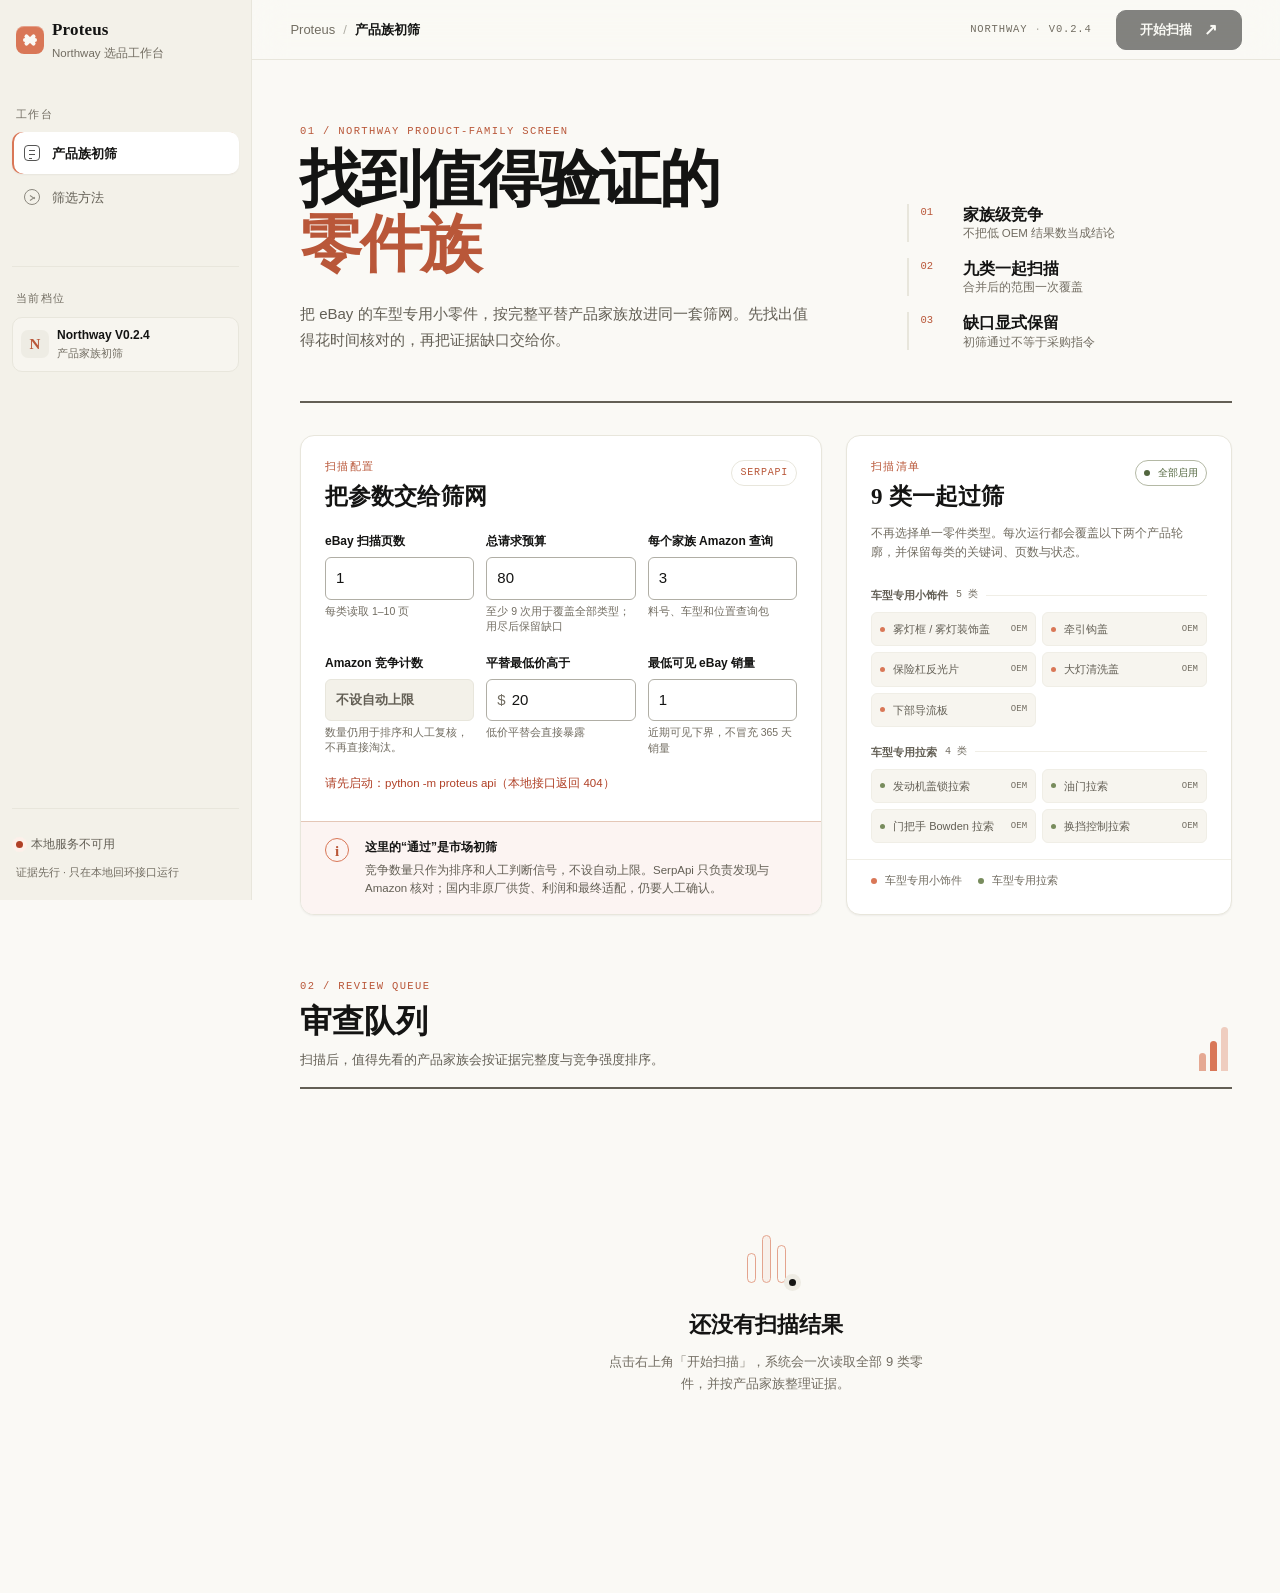
==== commit 5f560813: "feat: remove competition cap and compact Northway exports" ====
--- a/web/index.html
+++ b/web/index.html
@@ -64,10 +64,16 @@
         </div>
         <span class="app-bar__spacer"></span>
         <div class="app-bar__meta">NORTHWAY <span>·</span> V0.2.4</div>
-        <button class="button button--quiet" id="exportButton" type="button" hidden>
-          <span>下载完整 JSON</span>
-          <span class="button__arrow" aria-hidden="true">↓</span>
-        </button>
+        <div class="app-bar__exports" aria-label="导出结果">
+          <button class="button button--quiet" id="exportButton" type="button" hidden>
+            <span>下载精简 JSON</span>
+            <span class="button__arrow" aria-hidden="true">↓</span>
+          </button>
+          <a class="button button--quiet" id="fullExportButton" href="#" hidden>
+            <span>完整证据</span>
+            <span class="button__arrow" aria-hidden="true">↓</span>
+          </a>
+        </div>
         <button class="button button--primary" id="runButton" type="submit" form="runForm" disabled>
           <span class="button__label">开始扫描</span>
           <span class="button__arrow" aria-hidden="true">↗</span>
@@ -129,11 +135,11 @@
                 <small>料号、车型和位置查询包</small>
               </label>
 
-              <label class="field">
-                <span>最多平替产品种类</span>
-                <input id="max_competitive_products" name="max_competitive_products" type="number" min="0" max="100" value="3" required>
-                <small>按产品族聚合，不把报价当种类</small>
-              </label>
+              <div class="field field--static" aria-label="Amazon 竞争计数规则">
+                <span>Amazon 竞争计数</span>
+                <strong>不设自动上限</strong>
+                <small>数量仍用于排序和人工复核，不再直接淘汰。</small>
+              </div>
 
               <label class="field">
                 <span>平替最低价高于</span>
@@ -154,7 +160,7 @@
               <span class="boundary-note__icon" aria-hidden="true">i</span>
               <div>
                 <strong>这里的“通过”是市场初筛</strong>
-                <p>SerpApi 只负责发现与 Amazon 竞争核对。国内非原厂供货、利润和最终适配，仍要在候选卡里人工确认。</p>
+                <p>竞争数量只作为排序和人工判断信号，不设自动上限。SerpApi 只负责发现与 Amazon 核对；国内非原厂供货、利润和最终适配，仍要人工确认。</p>
               </div>
             </div>
           </section>
@@ -217,7 +223,7 @@
             <div class="queue-heading">
               <div>
                 <h3>候选产品族</h3>
-                <p>默认隐藏明确淘汰项；完整 JSON 仍包含所有报告。</p>
+                <p>默认隐藏明确淘汰项；精简 JSON 保留关键证据，完整证据可单独下载。</p>
               </div>
               <nav class="result-filters" id="resultFilters" aria-label="候选状态分类"></nav>
             </div>
--- a/web/northway.css
+++ b/web/northway.css
@@ -419,6 +419,12 @@
 
 .app-bar__meta span { color: var(--outline); }
 
+.app-bar__exports {
+  display: flex;
+  align-items: center;
+  gap: var(--space-2);
+}
+
 .button {
   display: inline-flex;
   align-items: center;
@@ -682,6 +688,18 @@
   color: var(--text-muted);
   font-size: 10.5px;
   line-height: 1.45;
+}
+
+.field--static strong {
+  display: flex;
+  align-items: center;
+  min-height: 42px;
+  padding: 8px 10px;
+  border: 1px solid var(--outline-variant);
+  border-radius: var(--radius-sm);
+  background: var(--surface-container);
+  color: var(--text-variant);
+  font-size: 13px;
 }
 
 .input-with-prefix {
@@ -1686,6 +1704,7 @@
   .app-bar__meta { display: none; }
   .app-bar__spacer { display: none; }
   .app-bar__crumb { flex: 1; }
+  .app-bar__exports { order: 3; }
   .app-bar .button--quiet { order: 3; }
   .app-bar .button--primary { min-width: 104px; }
   .hero { grid-template-columns: 1fr; gap: var(--space-6); }
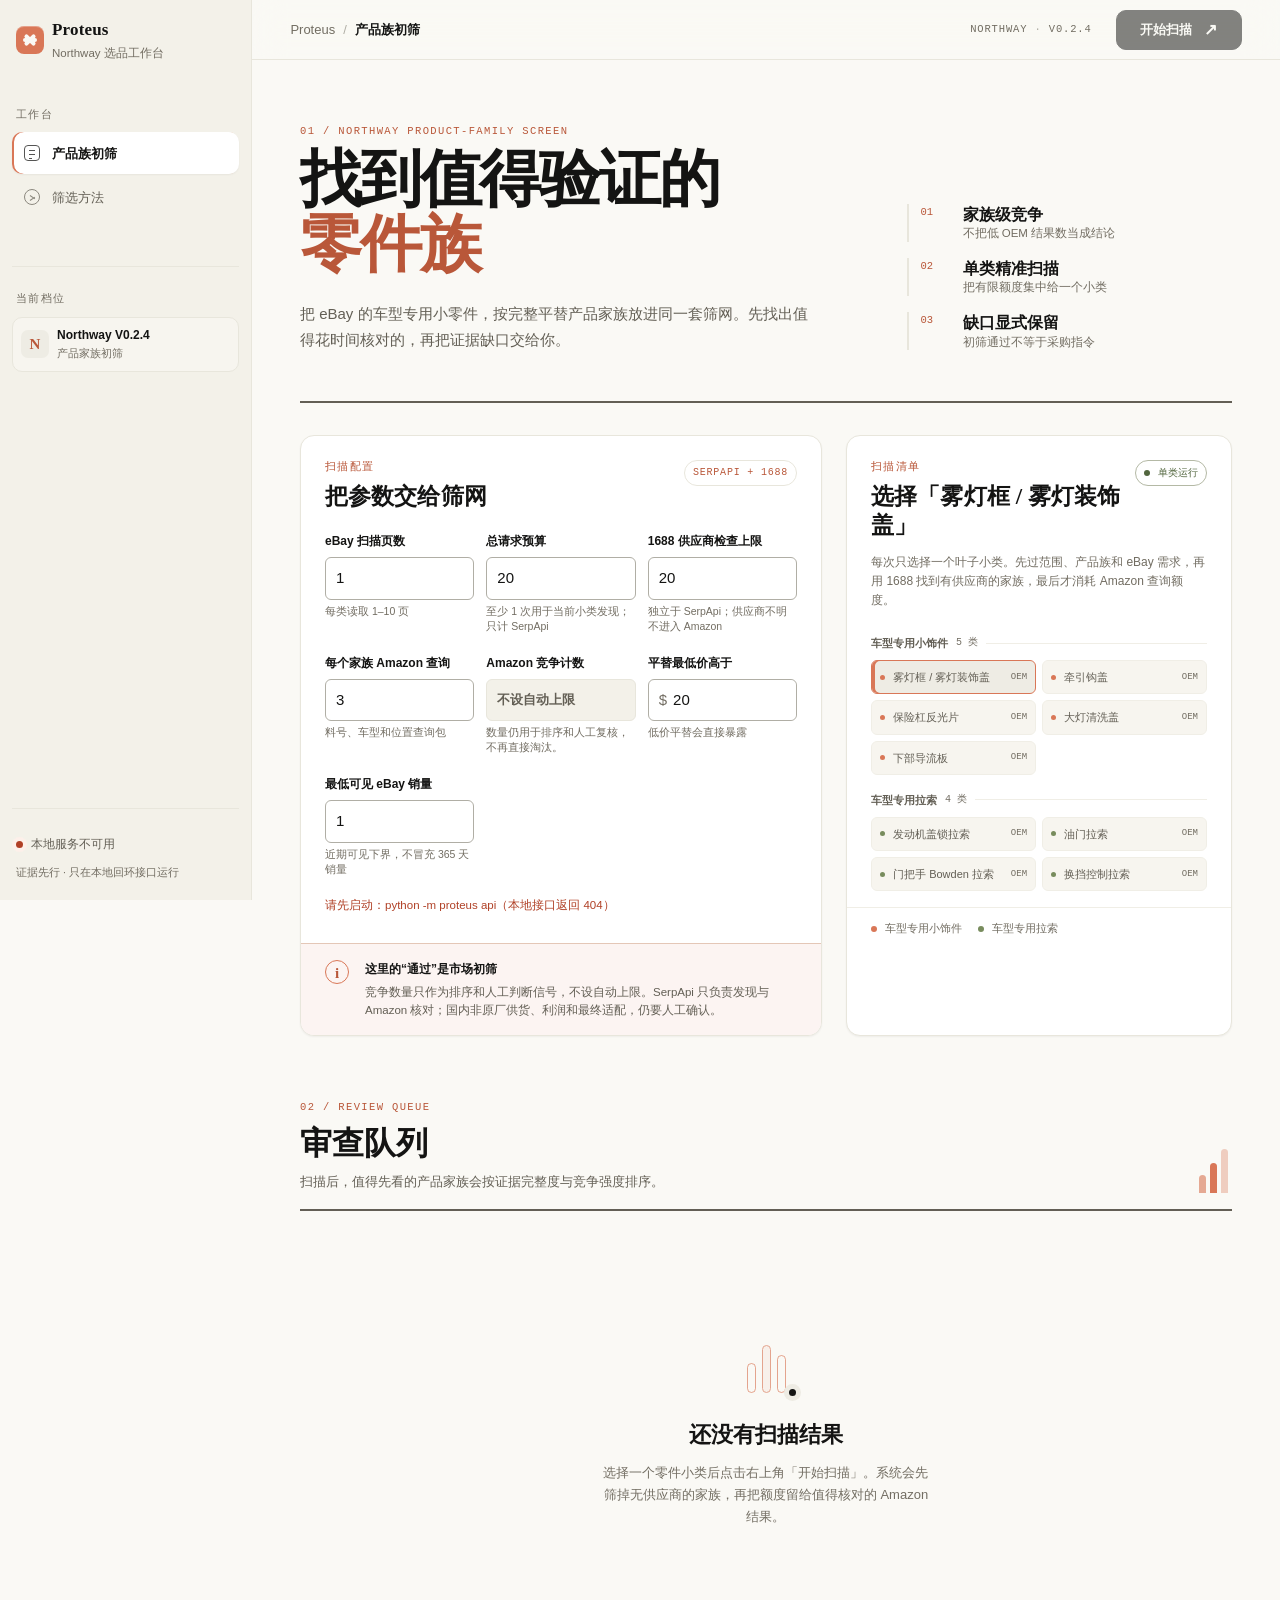
==== commit 16280283: "feat: add quota-first 1688 supplier prefilter" ====
--- a/web/index.html
+++ b/web/index.html
@@ -95,8 +95,8 @@
             </div>
             <div class="principle">
               <span class="principle__index">02</span>
-              <span class="principle__label">九类一起扫描</span>
-              <small>合并后的范围一次覆盖</small>
+              <span class="principle__label">单类精准扫描</span>
+              <small>把有限额度集中给一个小类</small>
             </div>
             <div class="principle">
               <span class="principle__index">03</span>
@@ -113,7 +113,7 @@
                 <p class="eyebrow">扫描配置</p>
                 <h2 id="scanTitle">把参数交给筛网</h2>
               </div>
-              <span class="section-tag">SERPAPI</span>
+              <span class="section-tag">SERPAPI + 1688</span>
             </div>
 
             <form id="runForm" class="scan-form">
@@ -125,8 +125,14 @@
 
               <label class="field">
                 <span>总请求预算</span>
-                <input id="request_budget" name="request_budget" type="number" min="9" max="500" value="80" required>
-                <small id="budgetHint">至少 9 次用于覆盖全部类型；用尽后保留缺口</small>
+                <input id="request_budget" name="request_budget" type="number" min="1" max="500" value="20" required>
+                <small id="budgetHint">至少 1 次用于当前小类发现；只计 SerpApi</small>
+              </label>
+
+              <label class="field">
+                <span>1688 供应商检查上限</span>
+                <input id="max_1688_checks" name="max_1688_checks" type="number" min="0" max="500" value="20" required>
+                <small>独立于 SerpApi；供应商不明不进入 Amazon</small>
               </label>
 
               <label class="field">
@@ -169,12 +175,12 @@
             <div class="section-head section-head--tight">
               <div>
                 <p class="eyebrow">扫描清单</p>
-                <h2 id="scopeTitle"><span id="archetypeCount">9</span> 类一起过筛</h2>
-              </div>
-              <span class="scope-status"><span class="scope-status__dot" aria-hidden="true"></span>全部启用</span>
-            </div>
-            <p class="section-copy">不再选择单一零件类型。每次运行都会覆盖以下两个产品轮廓，并保留每类的关键词、页数与状态。</p>
-            <div class="scope-list" id="scopeList" aria-label="Northway 扫描类型">
+                <h2 id="scopeTitle">选择 1 个小类</h2>
+              </div>
+              <span class="scope-status"><span class="scope-status__dot" aria-hidden="true"></span>单类运行</span>
+            </div>
+            <p class="section-copy">每次只选择一个叶子小类。先过范围、产品族和 eBay 需求，再用 1688 找到有供应商的家族，最后才消耗 Amazon 查询额度。</p>
+            <div class="scope-list" id="scopeList" aria-label="Northway 扫描类型" role="radiogroup">
               <div class="scope-loading">正在加载扫描清单…</div>
             </div>
             <div class="scope-footer">
@@ -201,7 +207,7 @@
               <span></span><span></span><span></span><i></i>
             </div>
             <h3>还没有扫描结果</h3>
-            <p>点击右上角「开始扫描」，系统会一次读取全部 <span id="emptyArchetypeCount">9</span> 类零件，并按产品家族整理证据。</p>
+            <p>选择一个零件小类后点击右上角「开始扫描」。系统会先筛掉无供应商的家族，再把额度留给值得核对的 Amazon 结果。</p>
           </div>
 
           <div id="resultContent" hidden>
@@ -213,7 +219,7 @@
               <div class="subsection-head">
                 <div>
                   <h3 id="coverageTitle">扫描覆盖</h3>
-                  <p>九类查询各自保留状态，零结果不再和 provider 失败混在一起。</p>
+                  <p>当前小类的发现状态单独保留；零结果不再和 provider 失败混在一起。</p>
                 </div>
                 <span class="subsection-meta" id="coverageMeta"></span>
               </div>
@@ -223,7 +229,7 @@
             <div class="queue-heading">
               <div>
                 <h3>候选产品族</h3>
-                <p>默认隐藏明确淘汰项；精简 JSON 保留关键证据，完整证据可单独下载。</p>
+                <p>默认只看已有 1688 供应商证据的家族；精简 JSON 保留关键证据，完整证据可单独下载。</p>
               </div>
               <nav class="result-filters" id="resultFilters" aria-label="候选状态分类"></nav>
             </div>
--- a/web/northway.css
+++ b/web/northway.css
@@ -811,6 +811,7 @@
 }
 
 .scope-item {
+  position: relative;
   display: flex;
   align-items: center;
   gap: var(--space-2);
@@ -819,6 +820,29 @@
   border: 1px solid var(--outline-soft);
   border-radius: var(--radius-sm);
   background: var(--surface-low);
+  cursor: pointer;
+  transition: border-color 160ms ease, background 160ms ease, transform 160ms ease;
+}
+
+.scope-item:hover { border-color: var(--outline); transform: translateY(-1px); }
+.scope-item[data-selected="true"] {
+  border-color: var(--clay);
+  background: var(--surface-high);
+  box-shadow: inset 3px 0 0 var(--clay);
+}
+
+.scope-item:focus-within {
+  outline: 2px solid color-mix(in srgb, var(--clay) 55%, transparent);
+  outline-offset: 2px;
+}
+
+.scope-item__radio {
+  position: absolute;
+  width: 1px;
+  height: 1px;
+  overflow: hidden;
+  clip: rect(0 0 0 0);
+  white-space: nowrap;
 }
 
 .scope-item__dot {
@@ -1319,7 +1343,7 @@
 
 .metric-grid {
   display: grid;
-  grid-template-columns: repeat(5, minmax(0, 1fr));
+  grid-template-columns: repeat(6, minmax(0, 1fr));
   border-top: 1px solid var(--outline-variant);
   border-bottom: 1px solid var(--outline-variant);
 }
@@ -1610,6 +1634,26 @@
   color: var(--review) !important;
 }
 
+.supplier-proof {
+  display: grid;
+  gap: 5px;
+  padding: 9px 10px;
+  border: 1px solid var(--outline-soft);
+  border-radius: var(--radius-sm);
+  background: var(--surface-low);
+}
+
+.supplier-proof strong { color: var(--text); font-size: 11px; }
+.supplier-proof span { color: var(--text-muted); font-size: 10.5px; line-height: 1.5; }
+.supplier-proof a { color: var(--blue); text-decoration: none; }
+.supplier-proof a:hover { text-decoration: underline; }
+.supplier-proof[data-tone="pass"] { border-color: color-mix(in srgb, var(--pass) 35%, var(--outline-soft)); }
+.supplier-proof[data-tone="pass"] strong { color: var(--pass); }
+.supplier-proof[data-tone="review"] { border-color: color-mix(in srgb, var(--review) 35%, var(--outline-soft)); }
+.supplier-proof[data-tone="review"] strong { color: var(--review); }
+.supplier-proof[data-tone="reject"] { border-color: color-mix(in srgb, var(--reject) 35%, var(--outline-soft)); }
+.supplier-proof[data-tone="reject"] strong { color: var(--reject); }
+
 .manual-check {
   display: grid;
   grid-template-columns: repeat(3, minmax(0, 1fr));
@@ -1657,6 +1701,47 @@
 .loading-state__metrics { display: grid; grid-template-columns: repeat(4, 1fr); gap: 6px; }
 .loading-state__metrics span { height: 64px; border-radius: var(--radius-sm); }
 .loading-state__block { height: 150px; border-radius: var(--radius-lg); }
+
+.run-progress {
+  width: min(100%, 680px);
+  margin: 0 auto var(--space-6);
+  padding: 0 var(--space-6) var(--space-2);
+  text-align: left;
+}
+
+.run-progress__head {
+  display: flex;
+  align-items: baseline;
+  justify-content: space-between;
+  gap: var(--space-3);
+}
+
+.run-progress__head strong { color: var(--text); font-size: 12px; }
+.run-progress__head span { color: var(--text-muted); font-family: var(--mono); font-size: 10px; }
+.run-progress__bar {
+  height: 5px;
+  margin-top: 8px;
+  overflow: hidden;
+  border-radius: 999px;
+  background: var(--surface-container);
+}
+.run-progress__bar span {
+  display: block;
+  width: 8%;
+  height: 100%;
+  border-radius: inherit;
+  background: var(--clay);
+  transition: width 220ms ease;
+}
+.run-progress p {
+  margin: 7px 0 0;
+  overflow: hidden;
+  color: var(--text-muted);
+  font-family: var(--mono);
+  font-size: 10px;
+  text-overflow: ellipsis;
+  white-space: nowrap;
+}
 
 @keyframes skeleton { to { background-position: -200% 0; } }
 
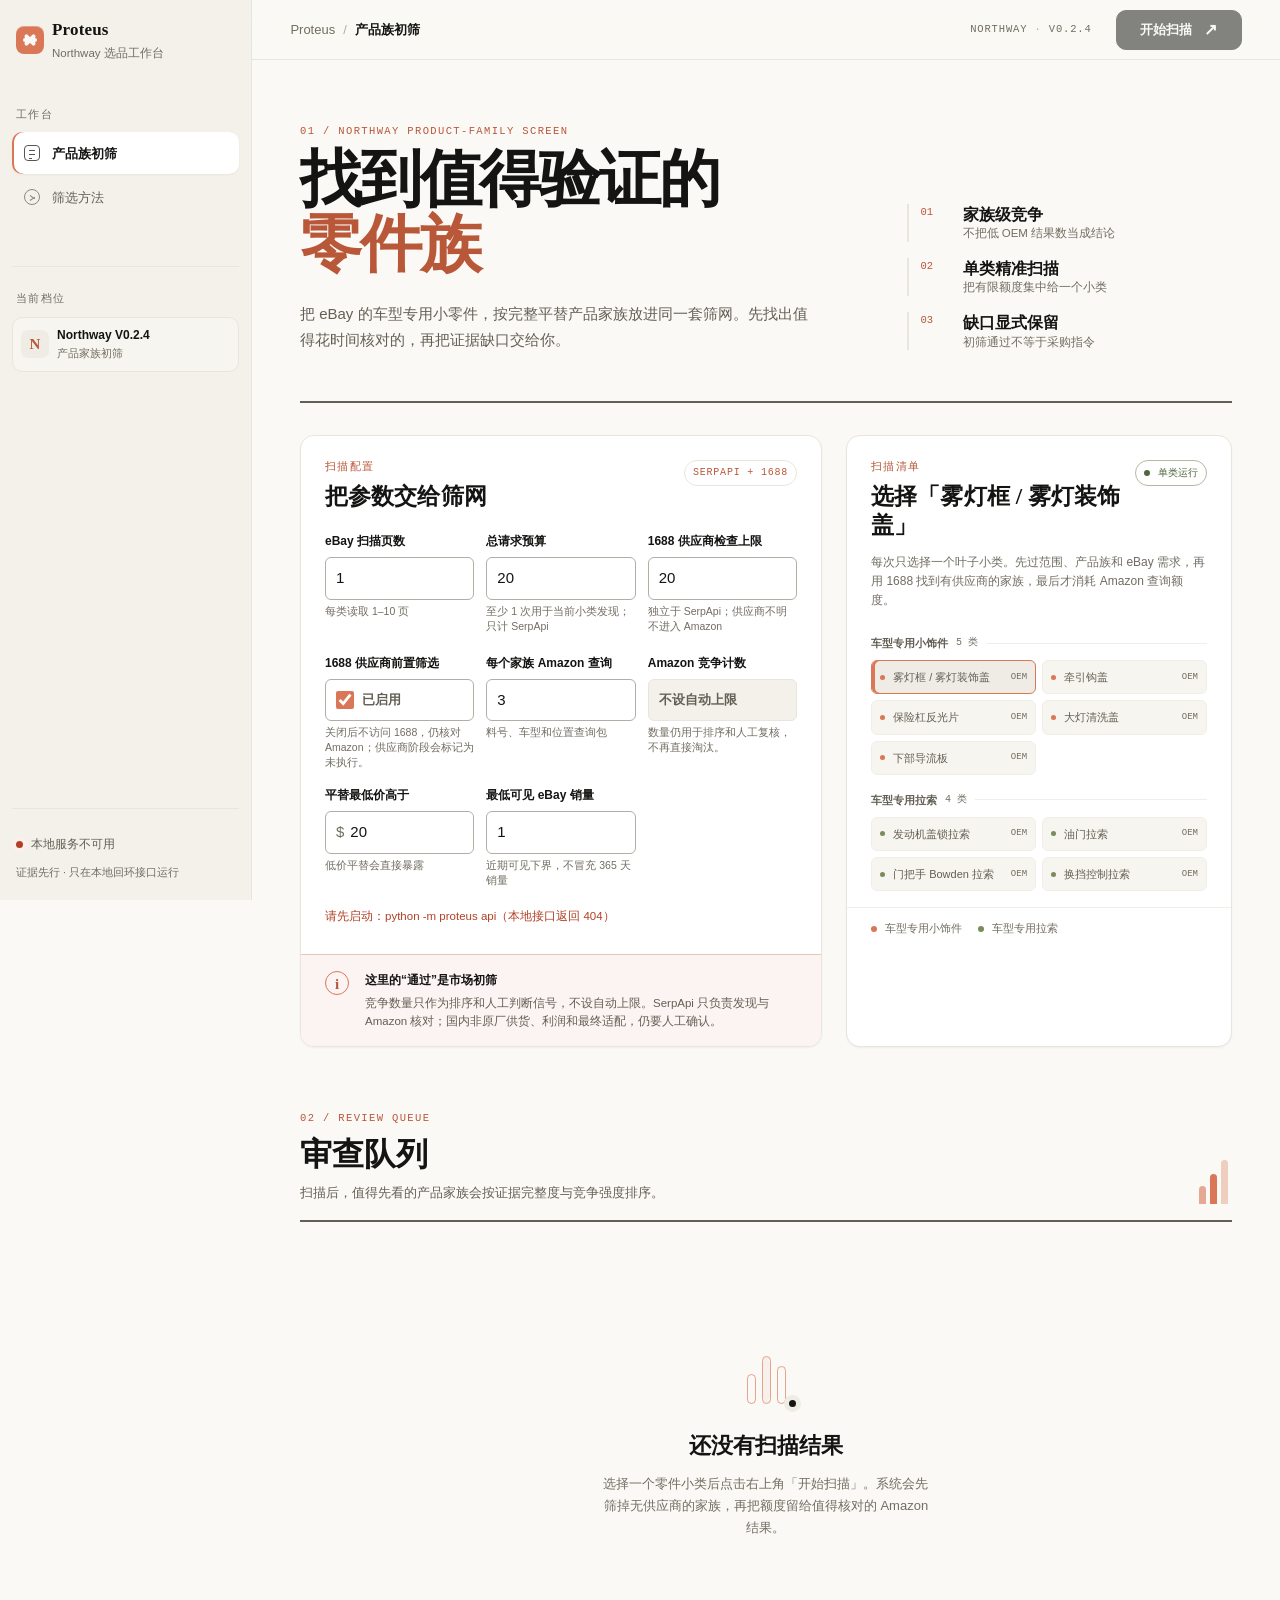
==== commit f77bb0bc: "feat: allow disabling 1688 prefilter per run" ====
--- a/web/index.html
+++ b/web/index.html
@@ -135,6 +135,15 @@
                 <small>独立于 SerpApi；供应商不明不进入 Amazon</small>
               </label>
 
+              <label class="field field--toggle">
+                <span>1688 供应商前置筛选</span>
+                <span class="toggle-control">
+                  <input id="enable_1688_prefilter" name="enable_1688_prefilter" type="checkbox" checked>
+                  <strong id="enable_1688_prefilter_label">已启用</strong>
+                </span>
+                <small>关闭后不访问 1688，仍核对 Amazon；供应商阶段会标记为未执行。</small>
+              </label>
+
               <label class="field">
                 <span>每个家族 Amazon 查询</span>
                 <input id="max_amazon_queries_per_family" name="max_amazon_queries_per_family" type="number" min="1" max="5" value="3" required>
--- a/web/northway.css
+++ b/web/northway.css
@@ -681,6 +681,31 @@
 .field input:focus {
   border-color: var(--clay);
   box-shadow: 0 0 0 3px color-mix(in srgb, var(--clay) 18%, transparent);
+}
+
+.field--toggle .toggle-control {
+  display: flex;
+  align-items: center;
+  gap: var(--space-2);
+  min-height: 42px;
+  padding: 8px 10px;
+  border: 1px solid var(--outline);
+  border-radius: var(--radius-sm);
+  background: var(--surface);
+}
+
+.field--toggle .toggle-control input[type="checkbox"] {
+  width: 18px;
+  min-height: 18px;
+  margin: 0;
+  padding: 0;
+  accent-color: var(--clay);
+}
+
+.field--toggle .toggle-control strong {
+  color: var(--text-variant);
+  font-size: 13px;
+  font-weight: 600;
 }
 
 .field small {
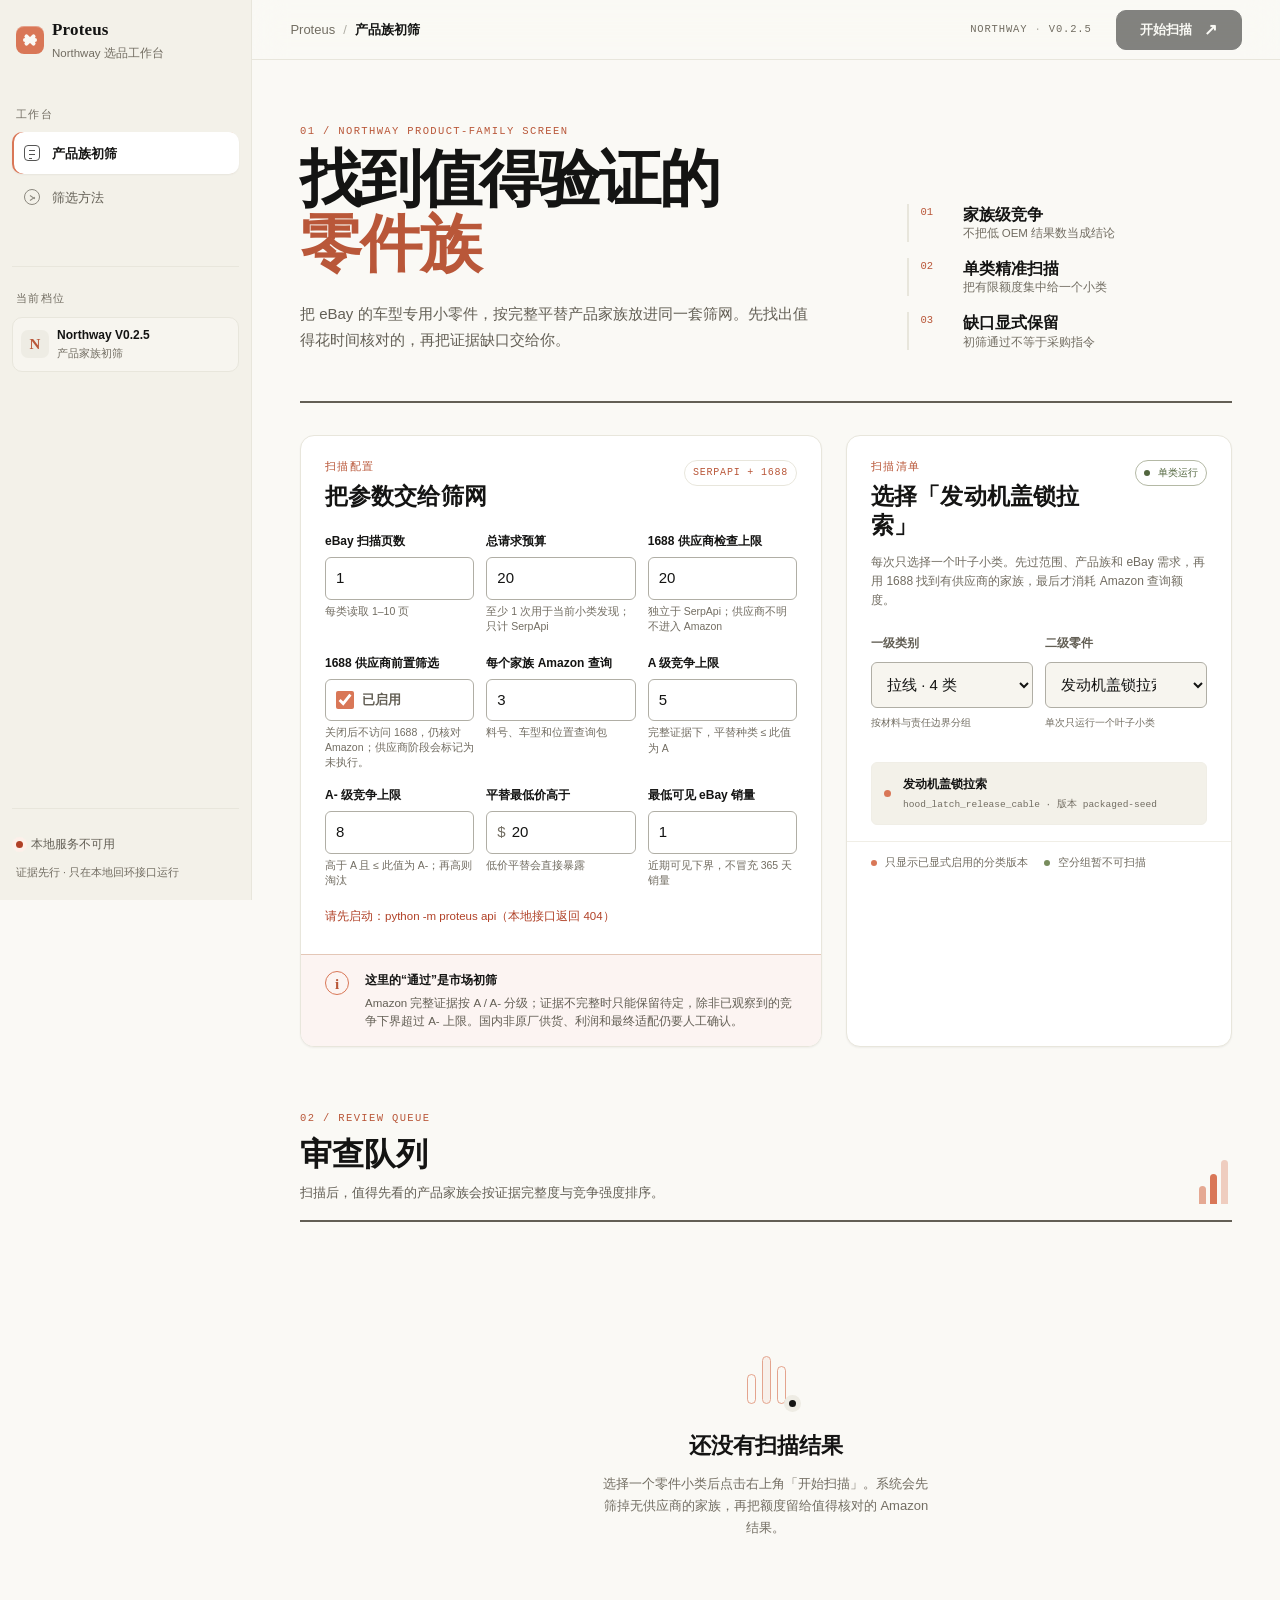
==== commit d17782cf: "feat: add versioned category catalog and competition grades" ====
--- a/web/index.html
+++ b/web/index.html
@@ -40,7 +40,7 @@
         <div class="profile-card">
           <span class="profile-card__mark" aria-hidden="true">N</span>
           <span>
-            <strong>Northway V0.2.4</strong>
+            <strong>Northway V0.2.5</strong>
             <small>产品家族初筛</small>
           </span>
         </div>
@@ -63,7 +63,7 @@
           <strong>产品族初筛</strong>
         </div>
         <span class="app-bar__spacer"></span>
-        <div class="app-bar__meta">NORTHWAY <span>·</span> V0.2.4</div>
+        <div class="app-bar__meta">NORTHWAY <span>·</span> V0.2.5</div>
         <div class="app-bar__exports" aria-label="导出结果">
           <button class="button button--quiet" id="exportButton" type="button" hidden>
             <span>下载精简 JSON</span>
@@ -150,11 +150,17 @@
                 <small>料号、车型和位置查询包</small>
               </label>
 
-              <div class="field field--static" aria-label="Amazon 竞争计数规则">
-                <span>Amazon 竞争计数</span>
-                <strong>不设自动上限</strong>
-                <small>数量仍用于排序和人工复核，不再直接淘汰。</small>
-              </div>
+              <label class="field">
+                <span>A 级竞争上限</span>
+                <input id="grade_a_max_competitors" name="grade_a_max_competitors" type="number" min="0" max="100000" value="5" required>
+                <small>完整证据下，平替种类 ≤ 此值为 A</small>
+              </label>
+
+              <label class="field">
+                <span>A- 级竞争上限</span>
+                <input id="grade_a_minus_max_competitors" name="grade_a_minus_max_competitors" type="number" min="1" max="100000" value="8" required>
+                <small>高于 A 且 ≤ 此值为 A-；再高则淘汰</small>
+              </label>
 
               <label class="field">
                 <span>平替最低价高于</span>
@@ -175,7 +181,7 @@
               <span class="boundary-note__icon" aria-hidden="true">i</span>
               <div>
                 <strong>这里的“通过”是市场初筛</strong>
-                <p>竞争数量只作为排序和人工判断信号，不设自动上限。SerpApi 只负责发现与 Amazon 核对；国内非原厂供货、利润和最终适配，仍要人工确认。</p>
+                <p>Amazon 完整证据按 A / A- 分级；证据不完整时只能保留待定，除非已观察到的竞争下界超过 A- 上限。国内非原厂供货、利润和最终适配仍要人工确认。</p>
               </div>
             </div>
           </section>
@@ -189,12 +195,12 @@
               <span class="scope-status"><span class="scope-status__dot" aria-hidden="true"></span>单类运行</span>
             </div>
             <p class="section-copy">每次只选择一个叶子小类。先过范围、产品族和 eBay 需求，再用 1688 找到有供应商的家族，最后才消耗 Amazon 查询额度。</p>
-            <div class="scope-list" id="scopeList" aria-label="Northway 扫描类型" role="radiogroup">
+            <div class="scope-list" id="scopeList" aria-label="Northway 两级分类选择">
               <div class="scope-loading">正在加载扫描清单…</div>
             </div>
             <div class="scope-footer">
-              <span><span class="legend-dot legend-dot--trim" aria-hidden="true"></span>车型专用小饰件</span>
-              <span><span class="legend-dot legend-dot--cable" aria-hidden="true"></span>车型专用拉索</span>
+              <span><span class="legend-dot legend-dot--trim" aria-hidden="true"></span>只显示已显式启用的分类版本</span>
+              <span><span class="legend-dot legend-dot--cable" aria-hidden="true"></span>空分组暂不可扫描</span>
             </div>
           </section>
         </section>
--- a/web/northway.css
+++ b/web/northway.css
@@ -800,8 +800,84 @@
 
 .scope-list {
   display: grid;
+  grid-template-columns: 1fr;
   gap: var(--space-4);
   padding: var(--space-2) var(--space-5) var(--space-4);
+}
+
+.category-selectors {
+  display: grid;
+  grid-template-columns: repeat(2, minmax(0, 1fr));
+  gap: var(--space-3);
+}
+
+.category-field {
+  display: grid;
+  min-width: 0;
+  gap: var(--space-2);
+}
+
+.category-field > span {
+  color: var(--text-variant);
+  font-size: 12px;
+  font-weight: 600;
+}
+
+.category-field select {
+  width: 100%;
+  min-height: 46px;
+  padding: 9px 34px 9px 11px;
+  border: 1px solid var(--outline);
+  border-radius: var(--radius-sm);
+  outline: none;
+  background: var(--surface-low);
+  color: var(--text);
+  font: inherit;
+  transition: border-color var(--ease), box-shadow var(--ease);
+}
+
+.category-field select:hover { border-color: var(--text-variant); }
+.category-field select:focus {
+  border-color: var(--clay);
+  box-shadow: 0 0 0 3px color-mix(in srgb, var(--clay) 18%, transparent);
+}
+.category-field select:disabled { cursor: not-allowed; opacity: .62; }
+
+.category-field small {
+  min-height: 30px;
+  color: var(--text-muted);
+  font-size: 10px;
+  line-height: 1.45;
+}
+
+.category-selection {
+  display: flex;
+  align-items: center;
+  gap: var(--space-3);
+  padding: var(--space-3);
+  border: 1px solid var(--outline-soft);
+  border-radius: var(--radius-sm);
+  background: var(--surface-container);
+}
+
+.category-selection__dot {
+  width: 7px;
+  height: 7px;
+  flex: none;
+  border-radius: 50%;
+  background: var(--clay);
+}
+
+.category-selection[data-empty="true"] .category-selection__dot { background: var(--text-muted); }
+.category-selection div { display: grid; gap: 2px; min-width: 0; }
+.category-selection strong { color: var(--text); font-size: 12px; }
+.category-selection small {
+  overflow: hidden;
+  color: var(--text-muted);
+  font-family: var(--mono);
+  font-size: 9.5px;
+  text-overflow: ellipsis;
+  white-space: nowrap;
 }
 
 .scope-group { display: grid; gap: var(--space-2); }
@@ -1343,6 +1419,24 @@
   flex-direction: column;
   gap: var(--space-2);
 }
+
+.competition-grade {
+  display: inline-flex;
+  align-items: center;
+  min-height: 24px;
+  padding: 0 8px;
+  border-radius: 999px;
+  background: var(--surface-container);
+  color: var(--text-muted);
+  font-family: var(--mono);
+  font-size: 9.5px;
+  font-weight: 600;
+  white-space: nowrap;
+}
+
+.competition-grade[data-tone="pass"] { color: var(--pass); background: var(--pass-soft); }
+.competition-grade[data-tone="review"] { color: var(--review); background: var(--review-soft); }
+.competition-grade[data-tone="reject"] { color: var(--reject); background: var(--reject-soft); }
 
 .verdict {
   display: inline-flex;
@@ -1773,7 +1867,7 @@
 @media (max-width: 1080px) {
   .hero { grid-template-columns: minmax(0, 1fr) minmax(230px, .7fr); }
   .setup-grid { grid-template-columns: minmax(0, 1fr); }
-  .scope-list { grid-template-columns: repeat(2, minmax(0, 1fr)); }
+  .scope-list { grid-template-columns: 1fr; }
   .coverage-list { grid-template-columns: repeat(2, minmax(0, 1fr)); }
 }
 
@@ -1860,6 +1954,7 @@
   .app-bar .button--quiet { padding-inline: 10px; }
   .app-bar .button--quiet span:first-child { display: none; }
   .scan-form { grid-template-columns: 1fr; }
+  .category-selectors { grid-template-columns: 1fr; }
   .field small { min-height: 0; }
   .hero__principles { grid-template-columns: 1fr; gap: var(--space-3); }
   .principle { grid-template-columns: 34px minmax(0, 1fr); gap: var(--space-2); }
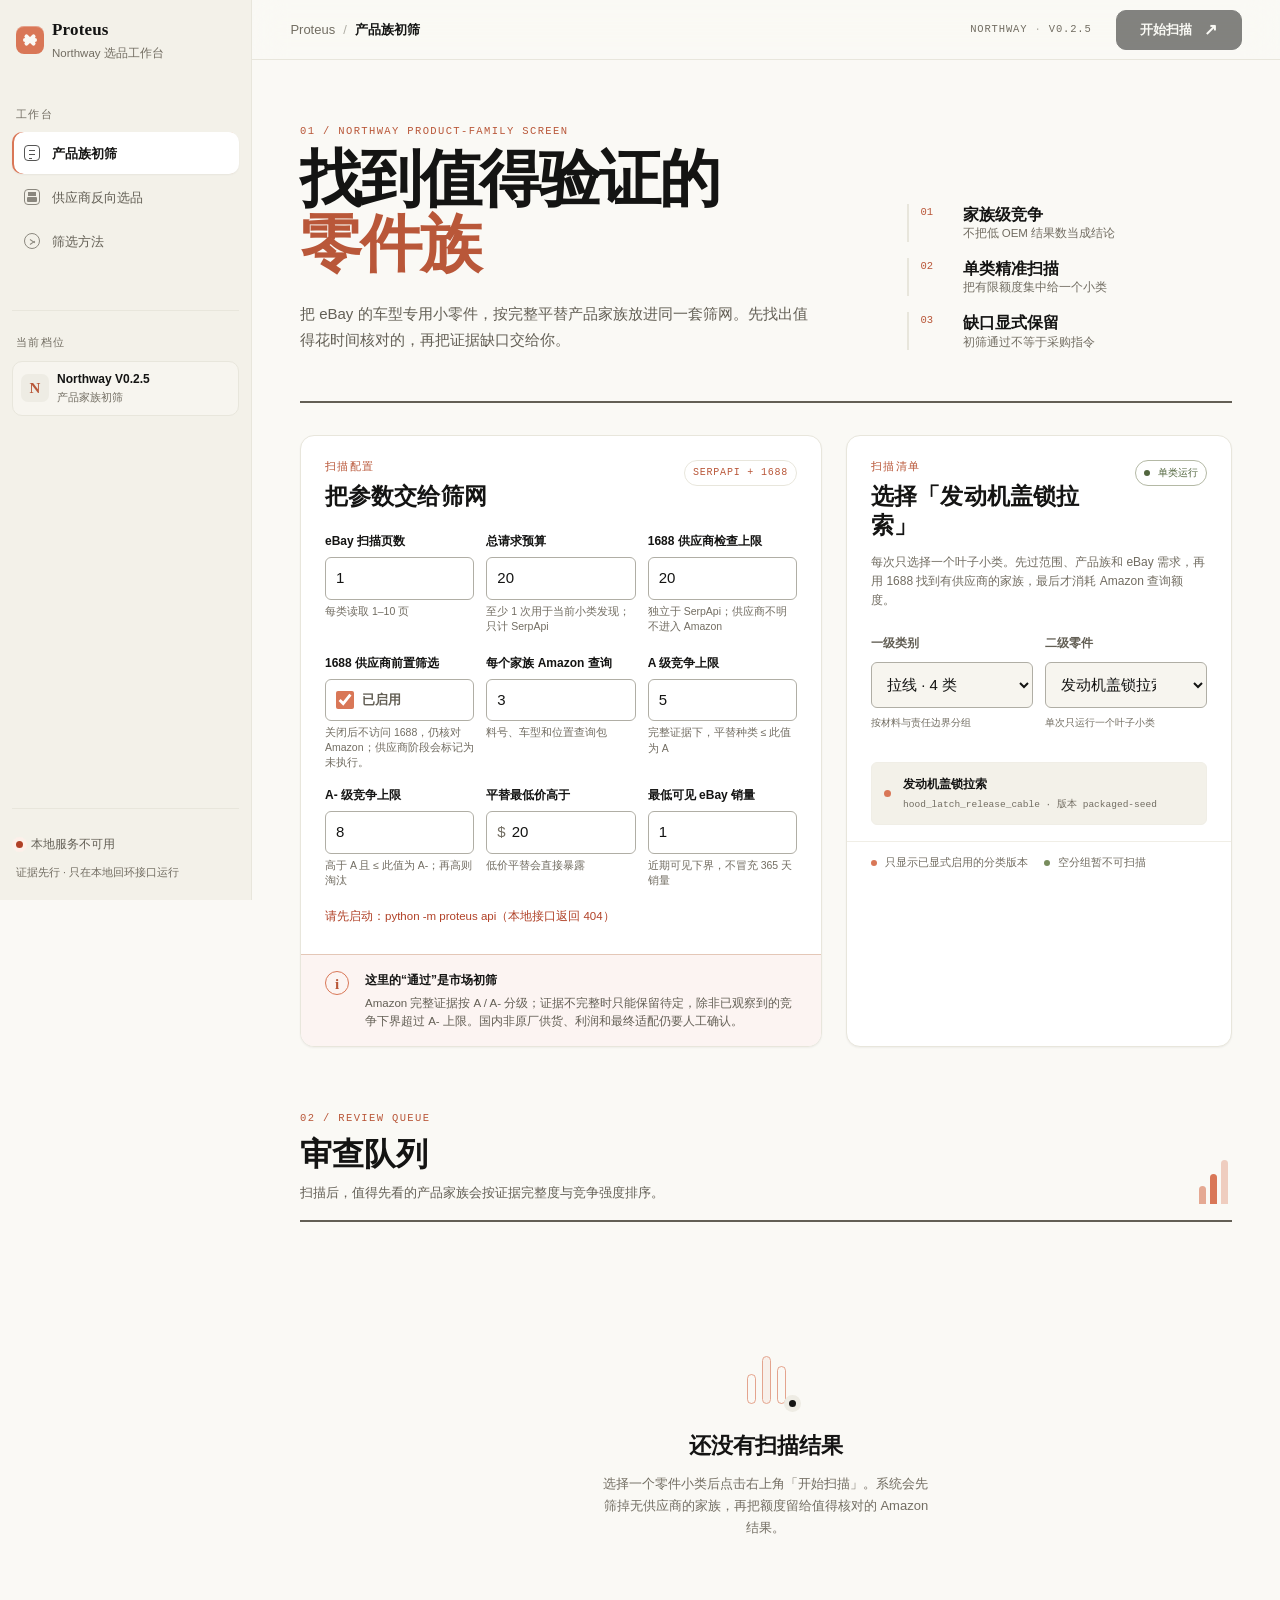
==== commit b1fdda5c: "feat: add bounded supplier-first store scout" ====
--- a/web/index.html
+++ b/web/index.html
@@ -28,6 +28,10 @@
             <span class="nav-icon nav-icon--scan" aria-hidden="true"></span>
             <span>产品族初筛</span>
           </a>
+          <a class="side-nav__item" href="supplier-scout.html">
+            <span class="nav-icon nav-icon--supplier" aria-hidden="true"></span>
+            <span>供应商反向选品</span>
+          </a>
           <a class="side-nav__item" href="#method">
             <span class="nav-icon nav-icon--method" aria-hidden="true"></span>
             <span>筛选方法</span>
--- a/web/northway.css
+++ b/web/northway.css
@@ -287,6 +287,31 @@
 
 .nav-icon--method::before { top: 5px; left: 5px; transform: rotate(35deg); }
 .nav-icon--method::after { top: 10px; left: 5px; transform: rotate(-35deg); }
+
+.nav-icon--supplier::before,
+.nav-icon--supplier::after {
+  position: absolute;
+  display: block;
+  background: currentColor;
+  content: "";
+}
+
+.nav-icon--supplier::before {
+  right: 2px;
+  bottom: 2px;
+  left: 2px;
+  height: 5px;
+  border-radius: 1px;
+  box-shadow: 0 -5px 0 -1px currentColor;
+}
+
+.nav-icon--supplier::after {
+  top: 2px;
+  left: 3px;
+  width: 8px;
+  height: 1px;
+  box-shadow: 0 3px 0 currentColor;
+}
 
 .sidebar__context {
   margin-top: var(--space-7);
@@ -1977,3 +2002,230 @@
     transition-duration: .01ms !important;
   }
 }
+
+/* Supplier-first workspace */
+
+.supplier-hero { padding-bottom: var(--space-7); }
+
+.supplier-workspace {
+  display: grid;
+  grid-template-columns: minmax(0, .9fr) minmax(0, 1.1fr);
+  gap: var(--space-5);
+  align-items: start;
+  margin-bottom: var(--space-5);
+}
+
+.supplier-source-card,
+.supplier-bounds-card,
+.category-scope-card { overflow: hidden; }
+
+.supplier-picker {
+  display: grid;
+  grid-template-columns: repeat(2, minmax(0, 1fr));
+  gap: var(--space-4);
+  padding: var(--space-5);
+  border-top: 1px solid var(--outline-soft);
+}
+
+.field--wide { grid-column: 1 / -1; }
+
+.field select {
+  width: 100%;
+  min-height: 42px;
+  padding: 0 38px 0 12px;
+  border: 1px solid var(--outline-variant);
+  border-radius: var(--radius-sm);
+  appearance: none;
+  background:
+    linear-gradient(45deg, transparent 50%, var(--text-muted) 50%) calc(100% - 16px) 18px / 5px 5px no-repeat,
+    linear-gradient(135deg, var(--text-muted) 50%, transparent 50%) calc(100% - 11px) 18px / 5px 5px no-repeat,
+    var(--surface);
+  color: var(--text);
+}
+
+.field select:hover { border-color: var(--text-variant); }
+.field select:focus { border-color: var(--clay); outline: 2px solid color-mix(in srgb, var(--clay) 18%, transparent); }
+
+.supplier-divider {
+  display: flex;
+  grid-column: 1 / -1;
+  align-items: center;
+  gap: var(--space-3);
+  color: var(--text-muted);
+  font-family: var(--mono);
+  font-size: 9.5px;
+  letter-spacing: .12em;
+  text-transform: uppercase;
+}
+
+.supplier-divider::before,
+.supplier-divider::after {
+  height: 1px;
+  flex: 1;
+  background: var(--outline-soft);
+  content: "";
+}
+
+.supplier-actions {
+  display: flex;
+  grid-column: 1 / -1;
+  gap: var(--space-2);
+  justify-content: flex-end;
+}
+
+.button--secondary {
+  min-height: 38px;
+  padding: 0 var(--space-4);
+  border: 1px solid color-mix(in srgb, var(--clay) 45%, var(--outline-variant));
+  border-radius: var(--radius-sm);
+  background: color-mix(in srgb, var(--clay) 8%, var(--surface));
+  color: var(--clay-deep);
+  font-size: 11.5px;
+  font-weight: 600;
+}
+
+.button--secondary:hover { background: color-mix(in srgb, var(--clay) 14%, var(--surface)); }
+
+.source-verdict {
+  grid-column: 1 / -1;
+  padding: 12px 14px;
+  border: 1px solid var(--outline-variant);
+  border-radius: var(--radius-sm);
+  background: var(--surface-low);
+  color: var(--text-variant);
+  font-size: 11.5px;
+}
+
+.source-verdict strong { display: block; margin-bottom: 2px; color: var(--text); }
+.source-verdict[data-tone="pass"] { border-color: color-mix(in srgb, var(--pass) 40%, var(--outline-variant)); background: var(--pass-soft); color: var(--pass); }
+.source-verdict[data-tone="review"] { border-color: color-mix(in srgb, var(--review) 40%, var(--outline-variant)); background: var(--review-soft); color: var(--review); }
+.source-verdict[data-tone="error"] { border-color: color-mix(in srgb, var(--reject) 40%, var(--outline-variant)); background: var(--reject-soft); color: var(--reject); }
+
+.supplier-scan-form { grid-template-columns: repeat(2, minmax(0, 1fr)); }
+
+.category-scope-card { margin-bottom: var(--space-5); }
+
+.text-button {
+  padding: 5px 0;
+  border: 0;
+  background: transparent;
+  color: var(--clay-deep);
+  font-size: 11px;
+  font-weight: 600;
+}
+
+.text-button:hover { text-decoration: underline; }
+
+.supplier-category-grid {
+  display: grid;
+  grid-template-columns: repeat(3, minmax(0, 1fr));
+  gap: var(--space-3);
+  padding: var(--space-4) var(--space-5) var(--space-5);
+  border-top: 1px solid var(--outline-soft);
+}
+
+.supplier-category-group {
+  min-width: 0;
+  padding: var(--space-3);
+  border: 1px solid var(--outline-variant);
+  border-radius: var(--radius);
+  background: var(--surface-low);
+}
+
+.supplier-category-group h3 {
+  margin: 0 0 var(--space-2);
+  color: var(--text);
+  font-size: 12px;
+}
+
+.supplier-category-options { display: grid; gap: 6px; }
+
+.supplier-category-option {
+  display: grid;
+  grid-template-columns: auto minmax(0, 1fr);
+  gap: var(--space-2);
+  align-items: start;
+  padding: 5px 6px;
+  border-radius: 5px;
+  color: var(--text-variant);
+  cursor: pointer;
+  font-size: 11px;
+}
+
+.supplier-category-option:hover { background: var(--surface-high); color: var(--text); }
+.supplier-category-option input { margin: 3px 0 0; accent-color: var(--clay); }
+.supplier-category-option span { min-width: 0; }
+.supplier-category-option small { display: block; color: var(--text-muted); font-size: 9.5px; }
+
+.supplier-boundary { margin-bottom: var(--space-8); }
+.supplier-queue-heading { margin-top: var(--space-6); }
+
+.supplier-offer-title {
+  display: -webkit-box;
+  overflow: hidden;
+  -webkit-box-orient: vertical;
+  -webkit-line-clamp: 2;
+}
+
+.supplier-offer-link {
+  display: inline-flex;
+  margin-top: 5px;
+  color: var(--blue);
+  font-size: 10px;
+  text-decoration: none;
+}
+
+.supplier-offer-link:hover { text-decoration: underline; }
+
+.supplier-card-meta {
+  display: grid;
+  grid-template-columns: repeat(4, minmax(0, 1fr));
+  border-top: 1px solid var(--outline-soft);
+}
+
+.supplier-card-meta > div {
+  min-width: 0;
+  padding: 10px var(--space-4);
+  border-right: 1px solid var(--outline-soft);
+}
+
+.supplier-card-meta > div:last-child { border-right: 0; }
+.supplier-card-meta span { display: block; color: var(--text-muted); font-size: 9.5px; }
+.supplier-card-meta strong { display: block; overflow: hidden; margin-top: 2px; color: var(--text); font-size: 11px; text-overflow: ellipsis; white-space: nowrap; }
+
+.supplier-evidence-line {
+  display: flex;
+  flex-wrap: wrap;
+  gap: 6px;
+  padding: 10px var(--space-4) var(--space-4);
+  border-top: 1px solid var(--outline-soft);
+}
+
+.supplier-evidence-line code {
+  padding: 3px 6px;
+  border: 1px solid var(--outline-soft);
+  border-radius: 4px;
+  background: var(--surface-low);
+  color: var(--text-muted);
+  font-family: var(--mono);
+  font-size: 9.5px;
+}
+
+@media (max-width: 1080px) {
+  .supplier-workspace { grid-template-columns: 1fr; }
+  .supplier-category-grid { grid-template-columns: repeat(2, minmax(0, 1fr)); }
+}
+
+@media (max-width: 680px) {
+  .supplier-picker,
+  .supplier-scan-form { grid-template-columns: 1fr; }
+  .supplier-picker > *,
+  .supplier-scan-form > *,
+  .field--wide { grid-column: 1; }
+  .supplier-actions { justify-content: stretch; }
+  .supplier-actions .button { flex: 1; }
+  .supplier-category-grid { grid-template-columns: 1fr; padding-inline: var(--space-4); }
+  .supplier-card-meta { grid-template-columns: repeat(2, minmax(0, 1fr)); }
+  .supplier-card-meta > div:nth-child(2) { border-right: 0; }
+  .supplier-card-meta > div:nth-child(-n + 2) { border-bottom: 1px solid var(--outline-soft); }
+}
